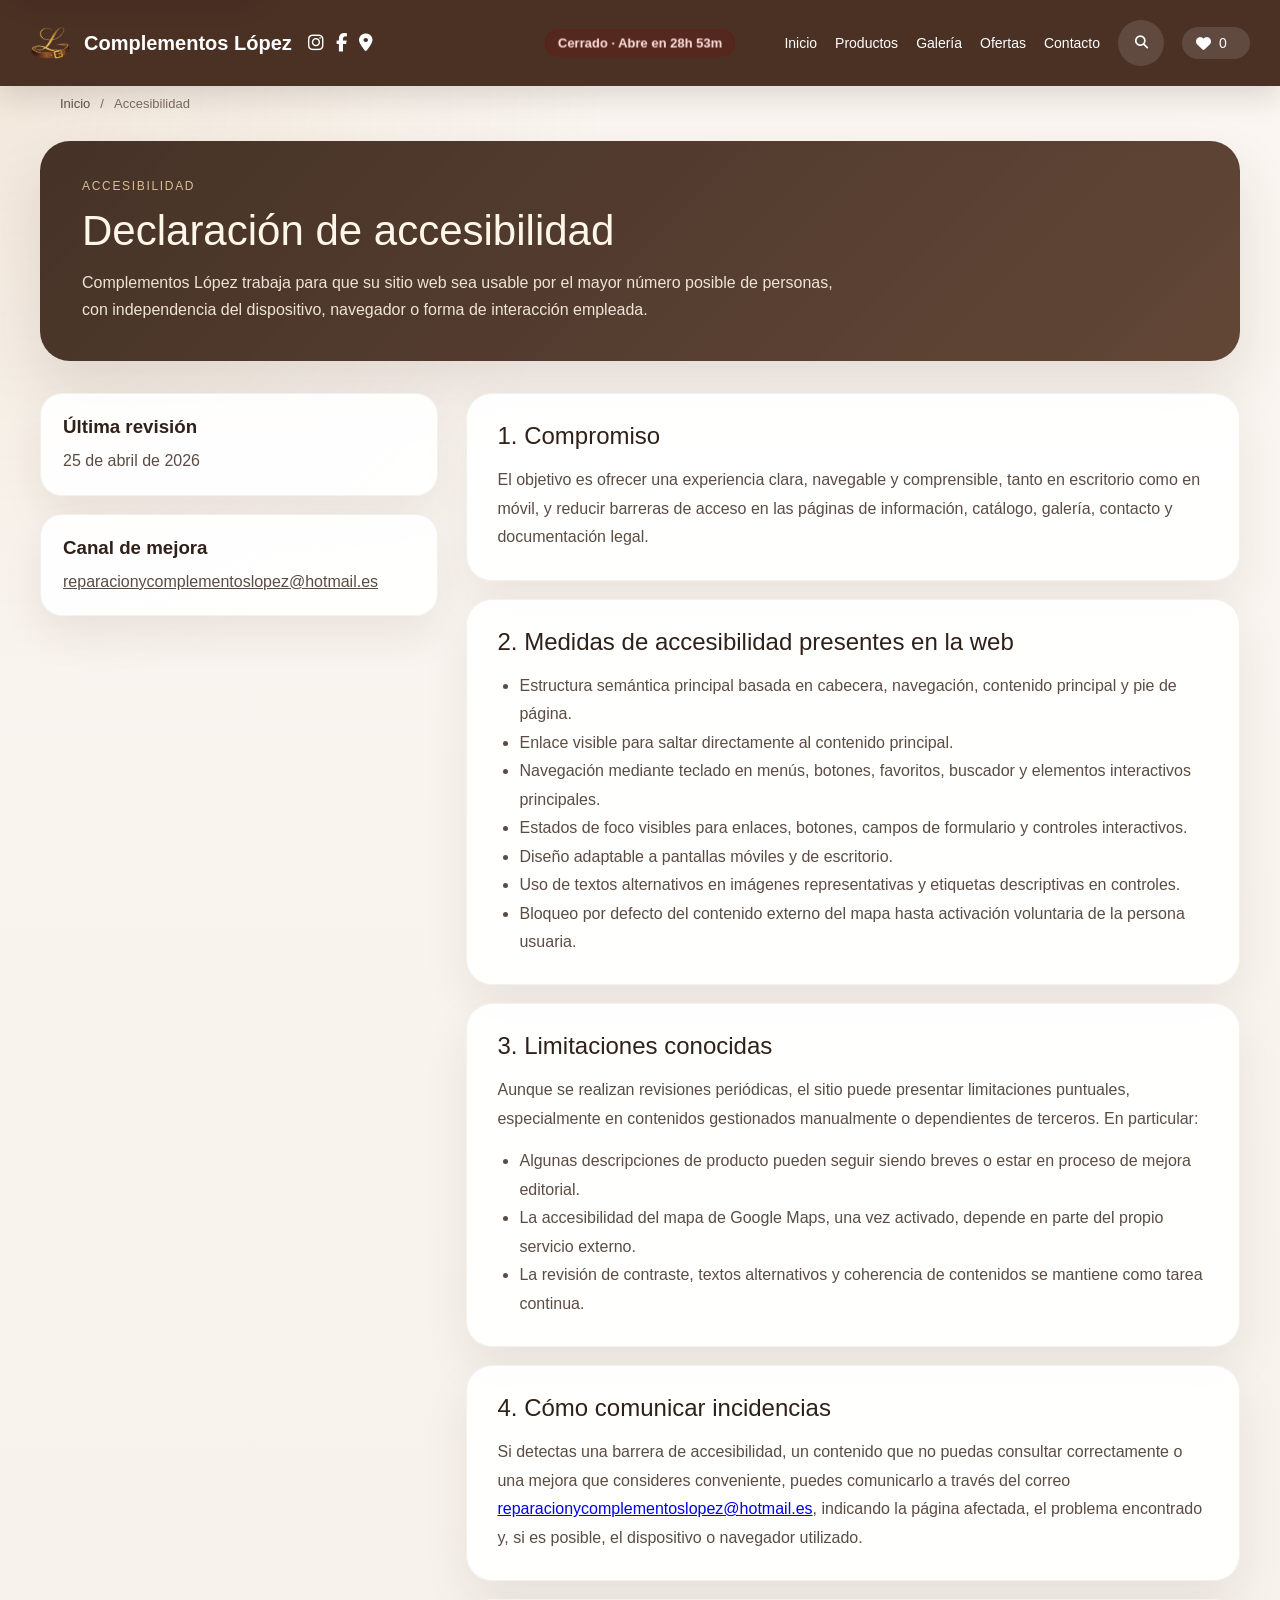
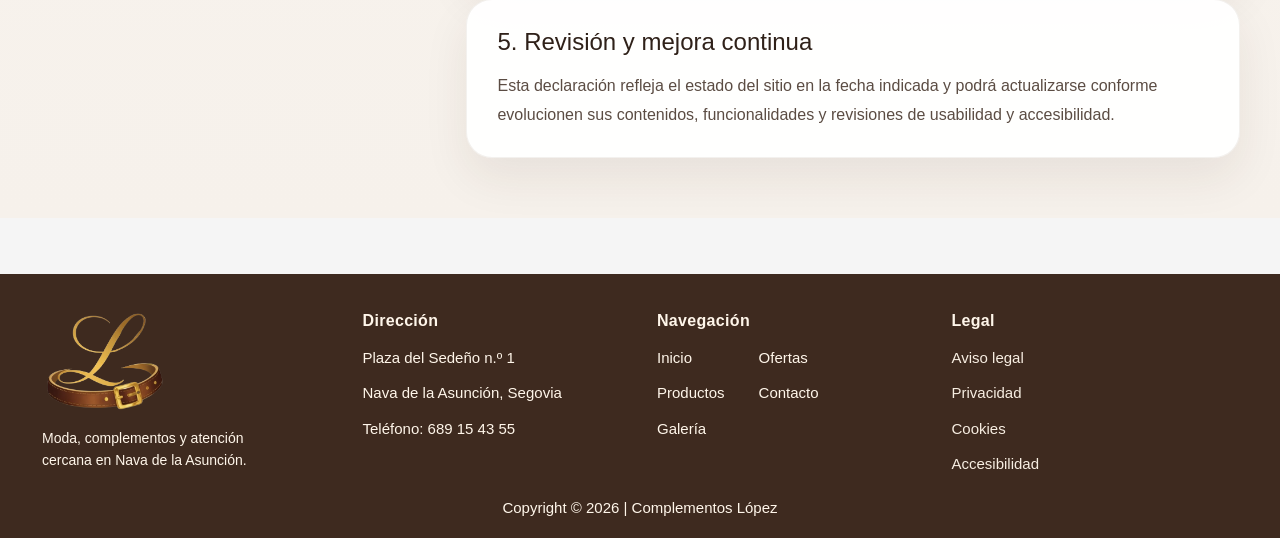
==== accesibilidad.html @ 60e72f4c "1º comit" ====
<!DOCTYPE html>
<html lang="es">
<head>
    <meta charset="UTF-8">
    <meta name="viewport" content="width=device-width, initial-scale=1.0">
    <title>Accesibilidad - Complementos López</title>
    <meta name="description" content="Declaración de accesibilidad de Complementos López con información de contacto para comunicar barreras o problemas de acceso a la web.">
    <script type="application/ld+json">
    {
      "@context": "https://schema.org",
      "@type": "BreadcrumbList",
      "itemListElement": [
        {
          "@type": "ListItem",
          "position": 1,
          "name": "Inicio",
          "item": "index.html#top"
        },
        {
          "@type": "ListItem",
          "position": 2,
          "name": "Accesibilidad",
          "item": "accesibilidad.html"
        }
      ]
    }
    </script>
    <link rel="stylesheet" href="styles.css">
    <link rel="stylesheet" href="https://cdnjs.cloudflare.com/ajax/libs/font-awesome/6.5.2/css/all.min.css">
    <script src="script.js" defer></script>
</head>
<body id="top">
<a class="skip-link" href="#contenido-principal">Saltar al contenido principal</a>

<header class="header">
    <div class="header-brand">
        <a href="index.html#top" class="brand-link" aria-label="Ir al inicio">
            <img src="imagen sin fondo 6.png" alt="Logo de Complementos López" class="brand-logo">
            <h1>Complementos López</h1>
        </a>
        <div class="redes redes-brand">
            <a href="https://www.instagram.com/complementos_lopez?igsh=ODFwa2NobmN1YTds" target="_blank" rel="noopener noreferrer" aria-label="Instagram"><i class="fa-brands fa-instagram"></i></a>
            <a href="https://www.facebook.com/reparaciondecalzadoycomplemetoslopez?locale=es_ES" target="_blank" rel="noopener noreferrer" aria-label="Facebook"><i class="fa-brands fa-facebook-f"></i></a>
            <a href="index.html#Contacto" aria-label="Ir a contacto"><i class="fa-solid fa-location-dot"></i></a>
        </div>
    </div>
    <a href="index.html#Contacto" class="contador-link" aria-label="Ir a la sección de contacto y horario">
        <p class="contador contador-horario"></p>
    </a>
    <button class="menu-toggle" type="button" aria-expanded="false" aria-controls="header-panel" aria-label="Abrir menú principal">
        <span></span>
        <span></span>
        <span></span>
    </button>
    <div id="header-panel" class="header-panel">
        <nav class="nav">
            <ul>
                <li><a href="index.html#top">Inicio</a></li>
                <li><a href="catalogo.html">Productos</a></li>
                <li><a href="galeria.html">Galería</a></li>
                <li><a href="ofertas.html">Ofertas</a></li>
                <li><a href="index.html#Contacto">Contacto</a></li>
            </ul>
        </nav>

        <div class="header-tools">
            <div class="buscador-header" role="search">
                <button class="buscador-toggle" type="button" aria-label="Abrir buscador">
                    <i class="fa-solid fa-magnifying-glass"></i>
                </button>
                <div class="buscador-campo">
                    <input type="search" class="buscador-input" placeholder="Buscar producto" aria-label="Buscar producto">
                    <button class="buscador-cerrar" type="button" aria-label="Cerrar buscador">
                        <i class="fa-solid fa-xmark"></i>
                    </button>
                </div>
                <div class="buscador-resultados" hidden></div>
            </div>
        </div>
    </div>
    <div class="favoritos-menu">
        <button class="favoritos-toggle" type="button" aria-label="Abrir favoritos">
            <i class="fa-solid fa-heart favoritos-icono"></i>
            <span class="favoritos-contador">0</span>
        </button>
        <div class="favoritos-panel" hidden>
            <p class="favoritos-vacio">Todavía no has marcado productos favoritos.</p>
            <div class="favoritos-lista"></div>
        </div>
    </div>
</header>

<main id="contenido-principal" class="legal-page">
    <nav class="breadcrumbs" aria-label="Breadcrumb">
        <a href="index.html#top">Inicio</a>
        <span>/</span>
        <span>Accesibilidad</span>
    </nav>

    <section class="legal-hero">
        <div class="legal-hero-inner">
            <p class="legal-eyebrow">Accesibilidad</p>
            <h2>Declaración de accesibilidad</h2>
            <p>Complementos López trabaja para que su sitio web sea usable por el mayor número posible de personas, con independencia del dispositivo, navegador o forma de interacción empleada.</p>
        </div>
    </section>

    <section class="legal-content">
        <aside class="legal-sidebar">
            <div class="legal-card">
                <h3>Última revisión</h3>
                <p>25 de abril de 2026</p>
            </div>
            <div class="legal-card">
                <h3>Canal de mejora</h3>
                <p><a href="mailto:reparacionycomplementoslopez@hotmail.es">reparacionycomplementoslopez@hotmail.es</a></p>
            </div>
        </aside>

        <article class="legal-article">
            <section class="legal-section">
                <h3>1. Compromiso</h3>
                <p>El objetivo es ofrecer una experiencia clara, navegable y comprensible, tanto en escritorio como en móvil, y reducir barreras de acceso en las páginas de información, catálogo, galería, contacto y documentación legal.</p>
            </section>

            <section class="legal-section">
                <h3>2. Medidas de accesibilidad presentes en la web</h3>
                <ul class="legal-list">
                    <li>Estructura semántica principal basada en cabecera, navegación, contenido principal y pie de página.</li>
                    <li>Enlace visible para saltar directamente al contenido principal.</li>
                    <li>Navegación mediante teclado en menús, botones, favoritos, buscador y elementos interactivos principales.</li>
                    <li>Estados de foco visibles para enlaces, botones, campos de formulario y controles interactivos.</li>
                    <li>Diseño adaptable a pantallas móviles y de escritorio.</li>
                    <li>Uso de textos alternativos en imágenes representativas y etiquetas descriptivas en controles.</li>
                    <li>Bloqueo por defecto del contenido externo del mapa hasta activación voluntaria de la persona usuaria.</li>
                </ul>
            </section>

            <section class="legal-section">
                <h3>3. Limitaciones conocidas</h3>
                <p>Aunque se realizan revisiones periódicas, el sitio puede presentar limitaciones puntuales, especialmente en contenidos gestionados manualmente o dependientes de terceros. En particular:</p>
                <ul class="legal-list">
                    <li>Algunas descripciones de producto pueden seguir siendo breves o estar en proceso de mejora editorial.</li>
                    <li>La accesibilidad del mapa de Google Maps, una vez activado, depende en parte del propio servicio externo.</li>
                    <li>La revisión de contraste, textos alternativos y coherencia de contenidos se mantiene como tarea continua.</li>
                </ul>
            </section>

            <section class="legal-section">
                <h3>4. Cómo comunicar incidencias</h3>
                <p>Si detectas una barrera de accesibilidad, un contenido que no puedas consultar correctamente o una mejora que consideres conveniente, puedes comunicarlo a través del correo <a href="mailto:reparacionycomplementoslopez@hotmail.es">reparacionycomplementoslopez@hotmail.es</a>, indicando la página afectada, el problema encontrado y, si es posible, el dispositivo o navegador utilizado.</p>
            </section>

            <section class="legal-section">
                <h3>5. Revisión y mejora continua</h3>
                <p>Esta declaración refleja el estado del sitio en la fecha indicada y podrá actualizarse conforme evolucionen sus contenidos, funcionalidades y revisiones de usabilidad y accesibilidad.</p>
            </section>
        </article>
    </section>
</main>

<footer class="footer">
    <div class="footer-superior">
        <div class="footer-brand">
            <a href="index.html#top" class="footer-logo-link" aria-label="Ir al inicio de Complementos López">
                <img src="imagen sin fondo 6.png" alt="Logo de Complementos López" class="footer-logo">
            </a>
            <p class="footer-brand-texto">Moda, complementos y atención cercana en Nava de la Asunción.</p>
        </div>

        <div class="footer-columna">
            <h3>Dirección</h3>
            <p>Plaza del Sedeño n.º 1</p>
            <p>Nava de la Asunción, Segovia</p>
            <p>Teléfono: 689 15 43 55</p>
        </div>

        <div class="footer-columna">
            <h3>Navegación</h3>
            <div class="footer-nav-grid">
                <a href="index.html#top">Inicio</a>
                <a href="ofertas.html">Ofertas</a>
                <a href="catalogo.html">Productos</a>
                <a href="index.html#Contacto">Contacto</a>
                <a href="galeria.html">Galería</a>
            </div>
        </div>

        <div class="footer-columna footer-columna-placeholder">
            <h3>Legal</h3>
            <a href="aviso-legal.html">Aviso legal</a>
            <a href="privacidad.html">Privacidad</a>
            <a href="cookies.html">Cookies</a>
            <a href="accesibilidad.html">Accesibilidad</a>
        </div>
    </div>

    <div class="footer-copy">
        <p>Copyright © 2026 | Complementos López</p>
    </div>
</footer>
</body>
</html>
---- styles.css ----
* {
  margin: 0;
  padding: 0;
  box-sizing: border-box;
}

html {
  scroll-behavior: smooth;
  overflow-x: hidden;
}

:root {
  --header-height: 86px;
  --header-height-mobile: 104px;
  --header-height-compact: 82px;
}

/* TIPOGRAFÍA */
body {
  font-family: Arial, sans-serif;
  background-color: #f5f5f5;
  margin: 0;
  padding-top: var(--header-height);
  width: 100%;
  max-width: 100%;
  overflow-x: hidden;
}

.skip-link {
  position: fixed;
  top: 14px;
  left: 14px;
  z-index: 2500;
  padding: 12px 16px;
  border-radius: 14px;
  background: #fff6ea;
  color: #3e2a1f;
  text-decoration: none;
  font-weight: 700;
  box-shadow: 0 18px 30px rgba(31, 20, 13, 0.16);
  transform: translateY(-180%);
  transition: transform 0.2s ease;
}

.skip-link:focus {
  transform: translateY(0);
}

a:focus-visible,
button:focus-visible,
input:focus-visible,
summary:focus-visible,
[role="button"]:focus-visible {
  outline: 3px solid #e7c493;
  outline-offset: 3px;
}

body.lightbox-abierto,
body.modal-disponibilidad-abierta,
body.menu-movil-abierto {
  overflow: hidden;
}

/* HEADER */
.header {
  position: fixed;
  top: 0;
  width: 100%;
  background-color: #4a3124;
  color: white;
  display: flex;
  align-items: center;
  gap: 18px;
  padding: 16px 30px;
  z-index: 1000;
  min-height: var(--header-height);
  overflow: visible;
  box-shadow: 0 10px 30px rgba(31, 20, 13, 0.14);
}

.header-brand {
  display: flex;
  align-items: center;
  gap: 16px;
  flex: 0 0 auto;
  flex-wrap: wrap;
  position: relative;
  z-index: 3;
}

.brand-link {
  display: inline-flex;
  align-items: center;
  gap: 12px;
  text-decoration: none;
  color: white;
}

.brand-logo {
  width: 42px;
  height: 42px;
  object-fit: contain;
}

.header h1 {
  font-size: 20px;
  flex: 0 0 auto;
}

.menu-toggle {
  display: none;
  width: 46px;
  height: 46px;
  border: none;
  border-radius: 16px;
  background: rgba(255, 255, 255, 0.12);
  color: white;
  cursor: pointer;
  align-items: center;
  justify-content: center;
  flex-direction: column;
  gap: 5px;
  padding: 0;
}

.menu-toggle span {
  width: 20px;
  height: 2px;
  border-radius: 999px;
  background: currentColor;
  transition: transform 0.22s ease, opacity 0.22s ease;
}

.header.menu-abierto .menu-toggle span:nth-child(1) {
  transform: translateY(7px) rotate(45deg);
}

.header.menu-abierto .menu-toggle span:nth-child(2) {
  opacity: 0;
}

.header.menu-abierto .menu-toggle span:nth-child(3) {
  transform: translateY(-7px) rotate(-45deg);
}

.header-panel {
  margin-left: auto;
  min-width: 0;
  display: flex;
  align-items: center;
  justify-content: flex-end;
  gap: 18px;
  flex: 1 1 auto;
}

/* NAV */
.header nav {
  min-width: 0;
  position: relative;
  z-index: 3;
}

.header nav ul {
  list-style: none;
  display: flex;
  gap: 18px;
  flex-wrap: nowrap;
}

.header nav a {
  text-decoration: none;
  color: white;
  font-size: 14px;
  transition: color 0.2s, background 0.2s;
}

.header nav a:hover {
  color: #e0be90;
}

.header-tools {
  display: flex;
  align-items: center;
  gap: 12px;
  flex: 0 0 auto;
  position: relative;
  z-index: 4;
}

.breadcrumbs {
  display: flex;
  align-items: center;
  gap: 10px;
  max-width: 1240px;
  margin: 0 auto;
  padding: 10px 40px 0;
  color: #7a6d65;
  font-size: 13px;
}

.breadcrumbs a {
  color: #5f5148;
  text-decoration: none;
}

.breadcrumbs a:hover {
  color: #3e2a1f;
}

/* HERO (INICIO) */
.hero {
  position: relative;
  min-height: calc(100vh - var(--header-height));
  display: flex;
  justify-content: center;
  align-items: center;
  text-align: center;
  color: white;
  padding: 20px;
  overflow: hidden;
  isolation: isolate;
}

.hero::before {
  content: "";
  position: absolute;
  inset: 0;
  background-image:
    linear-gradient(rgba(20, 15, 10, 0.35), rgba(20, 15, 10, 0.28)),
    url("PANORAMICA de la tienda entera.jpg");
  background-repeat: no-repeat;
  background-size: auto 100%;
  background-position: left center;
  transform: scale(1.02);
  animation: mover-panorama 32s ease-in-out infinite alternate;
  z-index: -1;
}

.hero-content {
  max-width: 760px;
  padding: 40px 30px;
  background: rgba(35, 23, 16, 0.18);
  border: 1px solid rgba(255, 255, 255, 0.14);
  backdrop-filter: blur(3px);
  border-radius: 24px;
}

.contador-hero-link {
  display: none;
  text-decoration: none;
  z-index: 1;
}

.contador-hero {
  padding: 8px 16px;
  font-size: 12px;
  line-height: 1.1;
  text-align: center;
  box-shadow: 0 14px 30px rgba(28, 18, 12, 0.2);
}

@keyframes mover-panorama {
  from {
    background-position: left center;
  }

  to {
    background-position: right center;
  }
}

.hero-content h2 {
  font-size: 48px;
  font-weight: 300;
  line-height: 1.2;
  margin-bottom: 10px;
}

.hero-content h2 em {
  font-style: italic;
  color: #c9a87c;
}

.hero-content p {
  font-size: 18px;
  color: #ddd;
  margin-bottom: 25px;
}

/* BOTONES */
.hero-buttons {
  display: flex;
  justify-content: center;
  gap: 10px;
}

.btn {
  background-color: #c9a87c;
  color: black;
  padding: 10px 20px;
  text-decoration: none;
  font-weight: bold;
  border-radius: 5px;
  transition: background 0.2s;
}

.btn:hover {
  background-color: #e0be90;
}

.btn-outline {
  background: transparent;
  border: 2px solid #c9a87c;
  color: white;
}

.btn-outline:hover {
  background: #c9a87c;
  color: black;
}

/* RESPONSIVE */
@media (max-width: 768px) {
  .hero-content h2 {
    font-size: 28px;
  }

  .hero {
    min-height: calc(100vh - var(--header-height-mobile));
    flex-direction: column;
    gap: 14px;
    padding: 16px;
  }

  .hero::before {
    background-size: cover;
    animation-duration: 22s;
  }

  .hero-content {
    padding: 28px 18px;
    border-radius: 18px;
  }

  .breadcrumbs {
    justify-content: center;
    flex-wrap: wrap;
    padding: 12px 16px 0;
  }

  .footer-superior {
    display: flex;
    flex-direction: column;
    width: 100%;
    max-width: 100%;
    gap: 22px;
    padding: 28px 20px 20px;
  }

  .footer-columna {
    display: flex;
    flex-direction: column;
    width: 100%;
    max-width: 100%;
    text-align: left;
  }

  .footer-nav-grid {
    display: flex;
    flex-direction: column;
    width: 100%;
    row-gap: 12px;
  }

  .footer-brand {
    display: none !important;
  }
}

@media (max-width: 640px) {
  .footer {
    margin-top: 12px;
    overflow: hidden;
  }

  .footer-superior {
    padding: 24px 16px 18px;
  }

  .footer-columna + .footer-columna {
    margin-top: 18px;
  }

  .footer-columna p,
  .footer-columna a,
  .footer-columna span,
  .footer-columna h3 {
    max-width: 100%;
    overflow-wrap: anywhere;
  }

  .footer-nav-grid {
    row-gap: 10px;
  }
}

/* PRODUCTOS */
.productos {
  padding: 60px 40px;
  background-color: #fff;
  scroll-margin-top: 100px;
}

.catalogo-productos {
  min-height: calc(100vh - 190px);
}

.titulo-seccion {
  text-align: center;
  font-size: 28px;
  margin-bottom: 30px;
  font-weight: 300;
}

.seccion-intro {
  max-width: 760px;
  margin: 0 auto 30px;
  text-align: center;
  color: #5f5148;
  line-height: 1.6;
}

.productos-cta {
  display: flex;
  justify-content: center;
  margin-top: 34px;
}

.btn-outline-dark {
  background: transparent;
  border: 2px solid #3e2a1f;
  color: #3e2a1f;
}

.btn-outline-dark:hover {
  background: #3e2a1f;
  color: white;
}

/* FILTROS */
.filtros {
  display: flex;
  justify-content: center;
  gap: 15px;
  margin-bottom: 40px;
  flex-wrap: wrap;
}

.filtro, .filtro-btn {
  border: none;
  background: #f1f1f1;
  padding: 12px 22px;
  cursor: pointer;
  font-size: 14px;
  border-radius: 25px;
  transition: all 0.2s;
  font-weight: 500;
}

.filtro:hover, .filtro-btn:hover {
  background: #e0be90;
  color: black;
}

.filtro.activo, .filtro-btn.active {
  background: #3e2a1f;
  color: white;
}

/* GRID PRODUCTOS */
.grid-productos {
  display: grid;
  grid-template-columns: repeat(4, 1fr);
  gap: 30px;
}

@media (max-width: 1180px) {
  .grid-productos {
    grid-template-columns: repeat(3, minmax(0, 1fr));
    gap: 22px;
  }
}

/* TARJETA PRODUCTO */
.producto {
  position: relative;
  overflow: hidden;
  text-align: center;
  transition: transform 0.2s;
  cursor: pointer;
  background: #fff;
  border-radius: 18px;
  box-shadow: 0 10px 26px rgba(62, 42, 31, 0.08);
}

.producto img {
  width: 100%;
  height: 390px;
  object-fit: cover;
  display: block;
  margin-bottom: 10px;
  transition: transform 0.4s ease;
}

.producto:hover img {
  transform: scale(1.05);
}

.producto:hover {
  transform: translateY(-5px);
}

.producto h3 {
  font-size: 14px;
  margin-bottom: 5px;
  font-weight: 400;
  padding: 0 14px;
}

.precio {
  font-size: 14px;
  color: #555;
  padding: 0 14px 16px;
}

.producto-meta-superior {
  position: absolute;
  top: 14px;
  left: 14px;
  right: 14px;
  display: flex;
  align-items: flex-start;
  justify-content: space-between;
  gap: 12px;
  z-index: 2;
  pointer-events: none;
}

.producto-badges {
  display: flex;
  flex-wrap: wrap;
  gap: 8px;
}

.producto-badge {
  display: inline-flex;
  align-items: center;
  padding: 6px 10px;
  border-radius: 999px;
  font-size: 12px;
  font-weight: 600;
  letter-spacing: 0.02em;
  color: white;
  box-shadow: 0 10px 20px rgba(0, 0, 0, 0.12);
}

.badge-nuevo {
  background: #1e7f56;
}

.badge-oferta-card {
  background: #b33a2f;
}

.badge-agotado {
  background: #6f625a;
}

.producto-like {
  width: 42px;
  height: 42px;
  border: none;
  border-radius: 50%;
  background: rgba(255, 255, 255, 0.92);
  box-shadow: 0 10px 20px rgba(0, 0, 0, 0.12);
  cursor: pointer;
  font-size: 18px;
  display: inline-flex;
  align-items: center;
  justify-content: center;
  pointer-events: auto;
  transition: transform 0.2s ease, background 0.2s ease;
}

.producto-like:hover {
  transform: scale(1.06);
}

.producto-like.activo {
  background: #fff1f1;
}

.producto-like i {
  color: #b33a2f;
}

/* RESPONSIVE */
@media (max-width: 768px) {
  .productos,
  .ofertas,
  .galeria {
    padding: 52px 16px;
  }

  .filtros {
    gap: 10px;
    margin-bottom: 28px;
  }

  .filtro,
  .filtro-btn {
    padding: 10px 16px;
    font-size: 13px;
  }

  .grid-productos {
    grid-template-columns: repeat(2, minmax(0, 1fr));
    gap: 16px;
  }

  .producto {
    border-radius: 16px;
  }

  .producto img {
    height: auto;
    aspect-ratio: 4 / 5;
    margin-bottom: 8px;
  }

  .producto h3 {
    font-size: 13px;
    padding: 0 10px;
  }

  .precio {
    font-size: 13px;
    padding: 0 10px 14px;
  }

  .producto-meta-superior {
    top: 10px;
    left: 10px;
    right: 10px;
  }

  .producto-badge {
    padding: 5px 8px;
    font-size: 11px;
  }

  .producto-like {
    width: 38px;
    height: 38px;
    font-size: 16px;
  }
}

/* CONTACTO */
.contacto {
  position: relative;
  padding: 78px 40px;
  background:
    radial-gradient(circle at top left, rgba(201, 168, 124, 0.2), transparent 34%),
    linear-gradient(180deg, #fbf4ee 0%, #f5f1ec 100%);
  scroll-margin-top: 100px;
  overflow: hidden;
}

.contacto::before {
  content: "";
  position: absolute;
  top: -120px;
  right: -80px;
  width: 320px;
  height: 320px;
  border-radius: 50%;
  background: rgba(201, 168, 124, 0.09);
}

.contenedor-contacto {
  position: relative;
  max-width: 1200px;
  margin: 0 auto;
  display: grid;
  grid-template-columns: minmax(0, 0.45fr) minmax(320px, 0.55fr);
  gap: 34px;
  align-items: stretch;
}

/* INFO CONTACTO */
.info-contacto h3 {
  margin-bottom: 14px;
  font-size: 20px;
  font-weight: 600;
  color: #3e2a1f;
}

.info-contacto p {
  display: flex;
  align-items: center;
  gap: 10px;
  margin-bottom: 10px;
  color: #54463e;
  background: #fffaf6;
  border: 1px solid #ead9ca;
  padding: 12px 14px;
  border-radius: 16px;
  overflow-wrap: anywhere;
}

.info-contacto p i {
  width: 18px;
  color: #3e2a1f;
  text-align: center;
  flex: 0 0 auto;
}

.contacto-mapa-link {
  display: none;
  align-items: center;
  justify-content: center;
  gap: 10px;
  margin: 4px 0 18px;
  padding: 14px 16px;
  border-radius: 16px;
  background: #3e2a1f;
  color: #fff6ea;
  text-decoration: none;
  font-weight: 600;
  box-shadow: 0 14px 30px rgba(62, 42, 31, 0.14);
  transition: transform 0.2s ease, background 0.2s ease;
}

.contacto-mapa-link:hover {
  transform: translateY(-1px);
  background: #5a3d2c;
}

.info-contacto {
  position: relative;
  background: rgba(255, 255, 255, 0.92);
  padding: 30px;
  border-radius: 28px;
  border: 1px solid rgba(101, 75, 57, 0.09);
  box-shadow: 0 22px 50px rgba(62, 42, 31, 0.09);
  min-width: 0;
}

/* TABLA HORARIO */
.tabla-horario {
  width: 100%;
  border-collapse: collapse;
  margin-top: 18px;
  background: #faf7f3;
  border-radius: 18px;
  overflow: hidden;
  box-shadow: inset 0 0 0 1px #ead9ca;
}

.tabla-horario th,
.tabla-horario td {
  padding: 8px;
  text-align: left;
  border-bottom: 1px solid #ddd;
  font-size: 14px;
}

.tabla-horario th {
  font-weight: 500;
  background-color: #3e2a1f;
  color: white;
}

.tabla-horario td {
  background: white;
}

/* MAPA */
.mapa {
  position: relative;
  background: rgba(255, 255, 255, 0.92);
  width: 100%;
  height: auto;
  min-height: 440px;
  overflow: hidden;
  border-radius: 28px;
  border: 1px solid rgba(101, 75, 57, 0.09);
  box-shadow: 0 22px 50px rgba(62, 42, 31, 0.09);
  padding: 16px;
  min-width: 0;
}

.mapa iframe {
  width: 100%;
  height: 100%;
  border: 0;
  border-radius: 20px;
}

.mapa[data-mapa-externo] {
  display: flex;
  align-items: stretch;
}

.mapa-placeholder {
  width: 100%;
  min-height: 100%;
  display: flex;
  flex-direction: column;
  justify-content: center;
  gap: 14px;
  padding: 28px;
  border-radius: 20px;
  background:
    radial-gradient(circle at top right, rgba(201, 168, 124, 0.28), transparent 30%),
    linear-gradient(180deg, #fffaf6 0%, #f4ede6 100%);
  color: #4c3a2f;
}

.mapa-eyebrow {
  font-size: 12px;
  letter-spacing: 0.12em;
  text-transform: uppercase;
  color: #8c6c52;
}

.mapa-placeholder h3 {
  font-size: 24px;
  color: #2f2119;
}

.mapa-placeholder p {
  line-height: 1.7;
}

.mapa-acciones {
  display: flex;
  flex-wrap: wrap;
  gap: 12px;
  margin-top: 4px;
}

.btn-mapa-cargar,
.btn-mapa-externo {
  display: inline-flex;
  align-items: center;
  justify-content: center;
  min-height: 46px;
  padding: 12px 18px;
  border-radius: 14px;
  font-weight: 700;
  text-decoration: none;
  transition: transform 0.2s ease, background 0.2s ease, color 0.2s ease;
}

.btn-mapa-cargar {
  border: none;
  background: #3e2a1f;
  color: #fff6ea;
  cursor: pointer;
}

.btn-mapa-cargar:hover,
.btn-mapa-externo:hover {
  transform: translateY(-1px);
}

.btn-mapa-externo {
  border: 1px solid rgba(62, 42, 31, 0.18);
  background: rgba(255, 255, 255, 0.88);
  color: #3e2a1f;
}

@media (max-width: 980px) {
  .contenedor-contacto {
    grid-template-columns: 1fr;
    gap: 20px;
  }

  .info-contacto {
    order: 1;
  }

  .mapa {
    order: 2;
    min-height: 360px;
  }
}

/* RESPONSIVE CONTACTO */
@media (max-width: 768px) {
  .contacto {
    padding: 42px 16px 22px;
  }

  .contenedor-contacto {
    grid-template-columns: 1fr;
    gap: 16px;
  }

  .info-contacto {
    order: 1;
    padding: 20px;
  }

  .info-contacto p {
    align-items: flex-start;
  }

  .mapa {
    order: 2;
    min-height: 240px;
    padding: 12px;
  }

  .mapa iframe {
    height: 240px;
  }

  .mapa-placeholder {
    padding: 22px 18px;
  }

  .mapa-placeholder h3 {
    font-size: 21px;
  }

  .mapa-acciones {
    flex-direction: column;
  }

  .tabla-horario th,
  .tabla-horario td {
    font-size: 13px;
  }
}

/* OFERTAS */
.ofertas {
  padding: 60px 40px;
  background-color: #fff7f2;
}

.precio-antiguo {
  text-decoration: line-through;
  color: #999;
  margin-right: 8px;
  font-size: 13px;
}

.precio-nuevo {
  color: #c0392b;
  font-weight: bold;
  font-size: 15px;
}

/* GALERIA */
.galeria {
  padding: 60px 40px;
  background-color: #ffffff;
}

.galeria-feed {
  display: grid;
  grid-template-columns: repeat(4, minmax(0, 1fr));
  grid-auto-rows: 180px;
  grid-auto-flow: dense;
  gap: 18px;
}

.galeria-post {
  position: relative;
  border: none;
  border-radius: 22px;
  overflow: hidden;
  cursor: pointer;
  background: #eadfd4;
}

.galeria-post img {
  width: 100%;
  height: 100%;
  object-fit: cover;
  display: block;
  transition: transform 0.35s ease;
}

.galeria-post:hover img {
  transform: scale(1.05);
}

.galeria-post-grande {
  grid-column: span 2;
  grid-row: span 2;
}

.galeria-post-ancha {
  grid-column: span 2;
}

.galeria-post-vertical {
  grid-row: span 2;
}

.galeria-post-vertical img {
  object-position: center top;
}

.galeria-post-overlay {
  position: absolute;
  inset: 0;
  display: flex;
  flex-direction: column;
  justify-content: flex-end;
  gap: 8px;
  padding: 18px;
  color: white;
  background: linear-gradient(180deg, rgba(0, 0, 0, 0.02), rgba(0, 0, 0, 0.58));
  opacity: 0;
  transition: opacity 0.25s ease;
  text-align: left;
  font-size: 14px;
  line-height: 1.5;
}

.galeria-post:hover .galeria-post-overlay {
  opacity: 1;
}

.lightbox {
  position: fixed;
  inset: 0;
  background: rgba(16, 11, 8, 0.92);
  z-index: 2000;
  display: flex;
  align-items: center;
  justify-content: center;
  padding: 30px;
}

.lightbox[hidden] {
  display: none;
}

.lightbox-figura {
  max-width: min(1100px, 82vw);
  max-height: 88vh;
  margin: 0;
  text-align: center;
  color: white;
}

.lightbox-figura img {
  max-width: 100%;
  max-height: 78vh;
  border-radius: 18px;
}

.lightbox-figura figcaption {
  margin-top: 14px;
  font-size: 15px;
  color: #f1e7df;
}

.lightbox-nav,
.lightbox-cerrar {
  position: absolute;
  width: 48px;
  height: 48px;
  border: none;
  border-radius: 50%;
  background: rgba(255, 255, 255, 0.14);
  color: white;
  cursor: pointer;
  display: inline-flex;
  align-items: center;
  justify-content: center;
  font-size: 18px;
}

.lightbox-cerrar {
  top: 24px;
  right: 24px;
}

.lightbox-prev {
  left: 24px;
}

.lightbox-next {
  right: 24px;
}

@media (max-width: 768px) {
  .legal-hero {
    padding: 18px 16px 12px;
  }

  .legal-hero-inner {
    padding: 28px 20px;
    border-radius: 24px;
  }

  .legal-hero-inner h2 {
    font-size: 30px;
  }

  .legal-content {
    padding: 8px 16px 42px;
    grid-template-columns: 1fr;
    gap: 18px;
  }

  .legal-sidebar {
    position: static;
  }

  .legal-section {
    padding: 22px 18px;
    border-radius: 22px;
  }

  .legal-section h3 {
    font-size: 22px;
  }
}

/* RESPONSIVE GALERIA */
@media (max-width: 768px) {
  .galeria-feed {
    grid-template-columns: repeat(2, minmax(0, 1fr));
    grid-auto-rows: 136px;
    gap: 12px;
  }

  .galeria-post-grande,
  .galeria-post-ancha,
  .galeria-post-horizontal {
    grid-column: span 2;
  }

  .lightbox {
    padding: 16px;
  }

  .lightbox-prev {
    left: 12px;
  }

  .lightbox-next {
    right: 12px;
  }

  .lightbox-cerrar {
    top: 12px;
    right: 12px;
  }
}

/* REDES SOCIALES HEADER */
.redes {
  display: flex;
  gap: 12px;
  margin-left: 0;
}

.redes a {
  font-size: 18px;
  color: white;
  text-decoration: none;
  transition: transform 0.2s, color 0.2s;
}

.redes a:hover {
  color: #e0be90;
  transform: scale(1.2);
}

.favoritos-menu {
  position: relative;
}

.favoritos-toggle {
  border: none;
  background: rgba(255, 255, 255, 0.12);
  color: white;
  border-radius: 999px;
  padding: 8px 14px;
  min-width: 68px;
  display: inline-flex;
  align-items: center;
  gap: 8px;
  cursor: pointer;
  font-size: 14px;
}

.favoritos-icono {
  font-size: 15px;
}

.favoritos-panel {
  position: absolute;
  right: 0;
  top: calc(100% + 12px);
  width: 320px;
  max-height: 420px;
  background: white;
  color: #3e2a1f;
  border-radius: 18px;
  padding: 14px;
  box-shadow: 0 20px 40px rgba(26, 18, 13, 0.2);
  display: flex;
  flex-direction: column;
  gap: 14px;
  overflow: hidden;
}

.favoritos-panel[hidden] {
  display: none;
}

.favoritos-lista {
  display: flex;
  flex-direction: column;
  gap: 12px;
  overflow-y: auto;
  max-height: 250px;
}

.favoritos-vacio {
  color: #6f625a;
  font-size: 14px;
  line-height: 1.5;
}

.favorito-item {
  display: grid;
  grid-template-columns: 60px 1fr auto;
  gap: 10px;
  align-items: center;
}

.favorito-item img {
  width: 60px;
  height: 60px;
  object-fit: cover;
  border-radius: 12px;
  cursor: pointer;
}

.favorito-item-info {
  cursor: pointer;
}

.favorito-item-info h4 {
  font-size: 14px;
  margin-bottom: 4px;
}

.favorito-item-info p {
  font-size: 13px;
  color: #7a6d65;
}

.favorito-item-remove {
  border: none;
  background: #f7efe7;
  color: #7f3c32;
  width: 34px;
  height: 34px;
  border-radius: 50%;
  cursor: pointer;
}

.favoritos-resumen {
  margin-top: auto;
  border-top: 1px solid #eadfd4;
  padding: 16px 4px 4px;
  display: flex;
  align-items: center;
  justify-content: space-between;
  gap: 12px;
}

.favoritos-resumen span {
  font-size: 13px;
  color: #7a6d65;
}

.favoritos-resumen strong {
  font-size: 28px;
  font-weight: 600;
  color: #3e2a1f;
}

.favoritos-destacado {
  animation: favoritos-bump 0.38s ease;
}

.favorito-volador {
  position: fixed;
  width: 24px;
  height: 24px;
  pointer-events: none;
  z-index: 3000;
  display: inline-flex;
  align-items: center;
  justify-content: center;
  color: #b33a2f;
  text-shadow: 0 8px 18px rgba(179, 58, 47, 0.28);
}

.favorito-volador i {
  font-size: 22px;
}

@keyframes favoritos-bump {
  0% {
    transform: scale(1);
  }

  35% {
    transform: scale(1.12);
  }

  100% {
    transform: scale(1);
  }
}

.buscador-header {
  position: relative;
  display: flex;
  align-items: center;
  justify-content: flex-end;
  width: 46px;
  color: white;
  flex: 0 0 auto;
}

.buscador-toggle,
.buscador-cerrar {
  width: 46px;
  min-width: 46px;
  height: 46px;
  flex: 0 0 46px;
  aspect-ratio: 1 / 1;
  padding: 0;
  border: none;
  border-radius: 50%;
  background: rgba(255, 255, 255, 0.12);
  color: white;
  display: inline-flex;
  align-items: center;
  justify-content: center;
  cursor: pointer;
  transition: transform 0.2s ease, background 0.2s ease, opacity 0.2s ease;
}

.buscador-toggle:hover,
.buscador-cerrar:hover {
  background: rgba(255, 255, 255, 0.18);
  transform: translateY(-1px);
}

.buscador-campo {
  position: absolute;
  top: 0;
  right: 0;
  width: 0;
  height: 46px;
  opacity: 0;
  pointer-events: none;
  display: flex;
  align-items: center;
  gap: 8px;
  overflow: hidden;
  padding: 0;
  border-radius: 999px;
  background: rgba(255, 255, 255, 0.12);
  backdrop-filter: blur(8px);
  transition: width 0.28s ease, opacity 0.18s ease, padding 0.28s ease, box-shadow 0.2s ease;
}

.buscador-cerrar {
  align-self: center;
  margin-right: -2px;
}

.buscador-header.abierto {
  width: min(185px, calc(100vw - 32px));
}

.buscador-header.abierto .buscador-toggle {
  opacity: 0;
  pointer-events: none;
  transform: scale(0.9);
}

.buscador-header.abierto .buscador-campo {
  width: min(185px, calc(100vw - 32px));
  padding: 0 6px 0 16px;
  opacity: 1;
  pointer-events: auto;
  box-shadow: 0 16px 32px rgba(24, 16, 11, 0.22);
}

.buscador-input {
  width: 100%;
  border: none;
  background: transparent;
  color: white;
  outline: none;
  font-size: 14px;
  min-width: 0;
}

.buscador-input::placeholder {
  color: rgba(255, 255, 255, 0.75);
}

.buscador-input::-webkit-search-cancel-button {
  -webkit-appearance: none;
  appearance: none;
  display: none;
}

.buscador-resultados {
  position: absolute;
  top: calc(100% + 10px);
  right: 0;
  width: 340px;
  max-height: 360px;
  overflow-y: auto;
  background: white;
  border-radius: 18px;
  box-shadow: 0 18px 40px rgba(26, 18, 13, 0.22);
  padding: 10px;
  z-index: 20;
}

.buscador-item {
  width: 100%;
  border: none;
  background: white;
  display: grid;
  grid-template-columns: 54px 1fr;
  gap: 10px;
  align-items: center;
  text-align: left;
  padding: 8px;
  border-radius: 14px;
  cursor: pointer;
}

.buscador-item:hover {
  background: #f8f1eb;
}

.buscador-item img {
  width: 54px;
  height: 54px;
  object-fit: cover;
  border-radius: 12px;
}

.buscador-item-texto {
  display: flex;
  flex-direction: column;
  gap: 4px;
  color: #3e2a1f;
}

.buscador-item-texto small {
  color: #7a6d65;
}

.buscador-vacio {
  padding: 14px 10px;
  color: #6f625a;
  font-size: 14px;
}

.contador-link {
  position: absolute;
  left: 50%;
  top: 50%;
  transform: translate(-50%, -50%);
  text-decoration: none;
  z-index: 1;
  transition: left 0.25s ease, transform 0.25s ease;
}

.header.buscador-activo .contador-link {
  left: 390px;
  transform: translateY(-50%);
}

/* FOOTER */
.footer {
  flex: 0 0 auto;
  margin-top: 56px;
  background: #3e2a1f;
  color: #fff6ea;
}

.footer-superior {
  max-width: 1320px;
  margin: 0 auto;
  padding: 38px 42px 24px;
  display: grid;
  grid-template-columns: minmax(180px, 1.1fr) minmax(180px, 1fr) minmax(180px, 1fr) minmax(220px, 1.1fr);
  gap: 34px;
  align-items: start;
}

.footer-brand {
  display: flex;
  flex-direction: column;
  align-items: flex-start;
  gap: 16px;
}

.footer-logo-link {
  display: inline-flex;
  align-items: center;
}

.footer-logo {
  width: 128px;
  max-width: 100%;
  height: auto;
  object-fit: contain;
}

.footer-brand-texto {
  max-width: 220px;
  font-size: 14px;
  line-height: 1.6;
}

.footer-columna {
  display: flex;
  flex-direction: column;
  gap: 12px;
}

.footer-nav-grid {
  display: grid;
  grid-template-columns: max-content max-content;
  column-gap: 34px;
  row-gap: 12px;
  align-items: start;
}

.footer-nav-grid a:nth-child(5) {
  grid-column: 1;
}

.footer-columna h3 {
  margin: 0 0 4px;
  font-size: 16px;
  font-weight: 700;
  letter-spacing: 0.02em;
}

.footer-columna p,
.footer-columna a,
.footer-columna span {
  margin: 0;
  font-size: 15px;
  line-height: 1.55;
  color: inherit;
  text-decoration: none;
}

.footer-columna a:hover {
  color: #e7c493;
}

.footer-columna-placeholder a {
  opacity: 0.96;
}

.footer-copy {
  padding: 0 24px 22px;
  text-align: center;
  font-size: 15px;
}

.footer-copy p {
  margin: 0;
}

/* EMPUJA FOOTER ABAJO */
html {
  min-height: 100%;
}

body {
  min-height: 100vh;
  display: flex;
  flex-direction: column;
}

main {
  flex: 1 0 auto;
}

.legal-page {
  background:
    radial-gradient(circle at top left, rgba(201, 168, 124, 0.18), transparent 28%),
    linear-gradient(180deg, #fbf6f1 0%, #f6f1eb 100%);
}

.legal-hero {
  padding: 30px 40px 20px;
}

.legal-hero-inner {
  max-width: 1320px;
  margin: 0 auto;
  padding: 38px 42px;
  border-radius: 30px;
  background:
    linear-gradient(135deg, rgba(62, 42, 31, 0.96), rgba(88, 59, 42, 0.94)),
    linear-gradient(180deg, rgba(255, 255, 255, 0.04), rgba(255, 255, 255, 0));
  color: #fff6ea;
  box-shadow: 0 28px 60px rgba(62, 42, 31, 0.12);
}

.legal-eyebrow {
  margin-bottom: 14px;
  font-size: 12px;
  letter-spacing: 0.14em;
  text-transform: uppercase;
  color: #d9bd95;
}

.legal-hero-inner h2 {
  font-size: 42px;
  font-weight: 400;
  margin-bottom: 14px;
}

.legal-hero-inner p:last-child {
  max-width: 760px;
  line-height: 1.7;
  color: rgba(255, 246, 234, 0.9);
}

.legal-content {
  max-width: 1320px;
  margin: 0 auto;
  padding: 12px 40px 60px;
  display: grid;
  grid-template-columns: minmax(260px, 0.34fr) minmax(0, 0.66fr);
  gap: 28px;
  align-items: start;
}

.legal-sidebar {
  position: sticky;
  top: calc(var(--header-height) + 20px);
  display: grid;
  gap: 18px;
}

.legal-card {
  padding: 22px 22px 20px;
  border-radius: 22px;
  background: rgba(255, 255, 255, 0.92);
  border: 1px solid rgba(101, 75, 57, 0.08);
  box-shadow: 0 20px 40px rgba(62, 42, 31, 0.08);
}

.legal-card h3 {
  margin-bottom: 10px;
  color: #2f2119;
}

.legal-card p,
.legal-card a {
  color: #5b4c43;
  line-height: 1.65;
}

.legal-card-warning {
  background: linear-gradient(180deg, #fff9f3 0%, #f7eee2 100%);
  border-color: rgba(201, 168, 124, 0.26);
}

.legal-article {
  display: grid;
  gap: 18px;
}

.legal-section {
  padding: 28px 30px;
  border-radius: 26px;
  background: rgba(255, 255, 255, 0.94);
  border: 1px solid rgba(101, 75, 57, 0.08);
  box-shadow: 0 20px 46px rgba(62, 42, 31, 0.08);
}

.legal-section h3 {
  margin-bottom: 16px;
  font-size: 24px;
  font-weight: 500;
  color: #2f2119;
}

.legal-section p,
.legal-section li {
  color: #5b4c43;
  line-height: 1.78;
}

.legal-section p + p,
.legal-section ul + p,
.legal-section p + ul {
  margin-top: 14px;
}

.legal-list,
.legal-data-list {
  padding-left: 22px;
}

.legal-section code {
  padding: 2px 6px;
  border-radius: 8px;
  background: #f2ebe4;
  color: #3e2a1f;
  font-size: 0.95em;
}

@media (max-width: 1180px) {
  .legal-content {
    grid-template-columns: 1fr;
    gap: 22px;
  }

  .legal-sidebar {
    position: static;
    top: auto;
    grid-template-columns: repeat(2, minmax(0, 1fr));
    gap: 16px;
  }

  .legal-card,
  .legal-section {
    min-width: 0;
  }

  .legal-card p,
  .legal-card a,
  .legal-section p,
  .legal-section li {
    overflow-wrap: anywhere;
  }
}

@media (max-width: 760px) {
  .legal-hero {
    padding: 22px 16px 14px;
  }

  .legal-hero-inner {
    padding: 26px 20px;
    border-radius: 24px;
  }

  .legal-hero-inner h2 {
    font-size: 32px;
  }

  .legal-content {
    padding: 10px 16px 44px;
  }

  .legal-sidebar {
    grid-template-columns: 1fr;
  }

  .legal-card {
    padding: 18px 18px 16px;
    border-radius: 20px;
  }

  .legal-section {
    padding: 22px 18px;
    border-radius: 22px;
  }

  .legal-section h3 {
    font-size: 22px;
  }
}
/* PRODUCTO INDIVIDUAL */
.producto-individual {
  padding: 18px 40px 60px;
  background-color: #ffffff;
}

.producto-container {
  max-width: 1040px;
  margin: auto;
  display: grid;
  grid-template-columns: minmax(280px, 390px) minmax(320px, 1fr);
  gap: 48px;
  align-items: start;
}

/* IMAGEN */
.producto-img {
  max-width: 390px;
}

.producto-img-principal {
  position: relative;
  display: inline-flex;
  align-items: center;
  justify-content: center;
  width: 100%;
}

.producto-img img {
  width: 100%;
  max-width: 360px;
  height: auto;
  object-fit: contain;
  border-radius: 16px;
  margin: 0;
}

.producto-info {
  padding-top: 4px;
}

.producto-acciones {
  display: flex;
  align-items: center;
  gap: 12px;
  flex-wrap: wrap;
}

.producto-etiquetas {
  display: flex;
  flex-wrap: wrap;
  gap: 10px;
  margin-bottom: 16px;
}

/* INFO */
.producto-info h2 {
  font-size: 28px;
  margin-bottom: 15px;
  font-weight: 400;
}

.producto-info p {
  font-size: 20px;
  margin-bottom: 20px;
  color: #333;
}

.precio-producto .precio-antiguo,
.precio-producto .precio-nuevo {
  font-size: 20px;
}

.producto-reciente-lista {
  display: inline-flex;
  align-items: center;
  justify-content: center;
  margin: 0 14px 18px;
  padding: 7px 12px;
  border-radius: 999px;
  background: #f0e6da;
  color: #5a483c;
  font-size: 12px;
  font-weight: 600;
  letter-spacing: 0.02em;
}

.producto-descripcion {
  font-size: 16px;
  line-height: 1.7;
  color: #5f5148;
}

.producto-capacidades {
  display: flex;
  align-items: flex-end;
  gap: 44px;
  margin: 0 0 28px;
}

.producto-capacidades[hidden] {
  display: none;
}

.producto-capacidades button {
  min-width: 92px;
  padding: 0 16px 12px;
  border: 0;
  border-bottom: 2px solid transparent;
  background: transparent;
  color: #151515;
  cursor: pointer;
  font-size: 28px;
  font-weight: 300;
  line-height: 1.1;
  text-align: center;
  transition: border-color 0.2s ease, color 0.2s ease;
}

.producto-capacidades button:hover,
.producto-capacidades button.activo {
  border-bottom-color: #333333;
  color: #000000;
}

.relacionados {
  padding: 0 40px 50px;
}

.relacionados > h3 {
  text-align: center;
  font-size: 28px;
  font-weight: 300;
  margin-bottom: 30px;
}

.relacionados .grid-productos {
  max-width: 1200px;
  margin: 0 auto;
}

.relacionado-item h3 {
  font-size: 14px;
  line-height: 1.35;
  font-weight: 400;
  padding: 0 14px;
  overflow-wrap: anywhere;
}

.producto-flecha {
  position: absolute;
  top: 50%;
  transform: translateY(-50%);
  width: 42px;
  height: 42px;
  border: none;
  border-radius: 50%;
  background: rgba(62, 42, 31, 0.75);
  color: white;
  cursor: pointer;
  z-index: 2;
}

.producto-flecha-prev {
  left: 14px;
}

.producto-flecha-next {
  right: 14px;
}

/* BOTÓN */
.btn-comprar {
  background-color: #3e2a1f;
  color: white;
  border: none;
  padding: 12px 25px;
  border-radius: 14px;
  cursor: pointer;
  font-size: 14px;
  transition: background 0.2s;
}

.btn-comprar:hover {
  background-color: #5a3d2c;
}

.disponibilidad-backdrop {
  position: fixed;
  inset: 0;
  background: rgba(34, 23, 16, 0.42);
  display: flex;
  align-items: center;
  justify-content: center;
  padding: 28px;
  z-index: 2200;
}

.disponibilidad-backdrop[hidden] {
  display: none;
}

.disponibilidad-modal {
  position: relative;
  width: min(640px, calc(100vw - 56px));
  max-height: calc(100vh - 56px);
  overflow-y: auto;
  background:
    radial-gradient(circle at top left, rgba(201, 168, 124, 0.2), transparent 34%),
    linear-gradient(180deg, #fffaf6 0%, #f7f1eb 100%);
  color: #3e2a1f;
  border-radius: 28px;
  border: 1px solid rgba(101, 75, 57, 0.12);
  box-shadow: 0 28px 60px rgba(30, 21, 15, 0.28);
  padding: 26px;
}

.disponibilidad-cerrar {
  position: absolute;
  top: 16px;
  right: 16px;
  width: 42px;
  height: 42px;
  border: none;
  border-radius: 50%;
  background: rgba(62, 42, 31, 0.08);
  color: #3e2a1f;
  cursor: pointer;
  font-size: 18px;
}

.disponibilidad-cerrar:hover {
  background: rgba(62, 42, 31, 0.14);
}

.disponibilidad-estado {
  display: grid;
  gap: 14px;
  text-align: center;
  margin-bottom: 24px;
  padding: 12px 10px 0;
}

.disponibilidad-estado h3 {
  font-size: 28px;
  font-weight: 400;
}

.disponibilidad-icono {
  display: inline-flex;
  align-items: center;
  justify-content: center;
  width: 88px;
  height: 88px;
  margin: 0 auto;
  border-radius: 50%;
  font-size: 42px;
  box-shadow: inset 0 0 0 1px rgba(255, 255, 255, 0.65);
}

.disponibilidad-icono.disponible {
  background: rgba(30, 127, 86, 0.14);
  color: #1e7f56;
}

.disponibilidad-icono.no-disponible {
  background: rgba(179, 58, 47, 0.14);
  color: #b33a2f;
}

.disponibilidad-estado-principal {
  font-size: 22px;
  font-weight: 600;
  color: #3e2a1f;
}

.disponibilidad-estado-secundario {
  font-size: 15px;
  line-height: 1.6;
  color: #6a5b50;
}

.disponibilidad-estado-actualizacion {
  font-size: 13px;
  color: #8a7b71;
}

.disponibilidad-contenido {
  display: grid;
  gap: 18px;
}

.disponibilidad-mensaje {
  background: rgba(255, 255, 255, 0.78);
  border: 1px solid rgba(101, 75, 57, 0.1);
  border-radius: 22px;
  padding: 20px;
  text-align: center;
  box-shadow: 0 18px 36px rgba(62, 42, 31, 0.08);
}

.disponibilidad-mensaje p {
  color: #5b4a40;
  font-size: 15px;
  line-height: 1.7;
}

.disponibilidad-frase-animada {
  display: inline-block;
  margin-top: 10px;
  color: #3e2a1f;
  font-weight: 600;
  animation: disponibilidad-latido 2.8s ease-in-out infinite;
}

.disponibilidad-mapa {
  background: rgba(255, 255, 255, 0.88);
  border: 1px solid rgba(101, 75, 57, 0.1);
  border-radius: 24px;
  padding: 12px;
  box-shadow: 0 20px 40px rgba(62, 42, 31, 0.08);
}

.disponibilidad-mapa iframe {
  width: 100%;
  height: 250px;
  border: 0;
  border-radius: 18px;
}

.disponibilidad-mapa[data-mapa-externo] {
  padding: 0;
  overflow: hidden;
  background: linear-gradient(180deg, #fffaf6 0%, #f1e8df 100%);
}

.mapa-placeholder-modal {
  min-height: 250px;
  padding: 24px;
}

@keyframes disponibilidad-latido {
  0%,
  100% {
    transform: translateY(0);
    opacity: 0.88;
  }

  50% {
    transform: translateY(-2px);
    opacity: 1;
  }
}

.btn-favorito-producto {
  border: 1px solid #d8c5b5;
  background: #fff7f1;
  color: #7f3c32;
  padding: 12px 18px;
  border-radius: 14px;
  cursor: pointer;
  font-size: 14px;
  display: inline-flex;
  align-items: center;
  gap: 10px;
  transition: transform 0.2s ease, background 0.2s ease, border-color 0.2s ease;
}

.btn-favorito-producto:hover {
  transform: translateY(-1px);
  background: #fcefe7;
}

.btn-favorito-producto.activo {
  background: #fff1f1;
  border-color: #d8a4a1;
}

.btn-favorito-producto i {
  color: #b33a2f;
}

/* RESPONSIVE PRODUCTO */
@media (max-width: 768px) {
  .producto-container {
    grid-template-columns: 1fr;
    text-align: center;
  }

  .producto-img {
    max-width: 100%;
    margin: 0 auto;
  }

  .producto-img img {
    max-width: 100%;
  }

  .producto-info {
    padding-top: 0;
  }

  .producto-etiquetas {
    justify-content: center;
  }

  .producto-acciones {
    justify-content: center;
  }

  .producto-capacidades {
    justify-content: center;
    gap: 18px;
    margin-bottom: 24px;
  }

  .producto-capacidades button {
    min-width: 76px;
    padding: 0 10px 10px;
    font-size: 22px;
  }

  .disponibilidad-backdrop {
    padding: 16px;
  }

  .disponibilidad-modal {
    width: min(100vw - 32px, 640px);
    padding: 22px 18px 18px;
    border-radius: 22px;
  }

  .disponibilidad-estado h3 {
    font-size: 24px;
  }

  .disponibilidad-estado-principal {
    font-size: 19px;
  }

  .disponibilidad-mapa iframe {
    height: 220px;
  }

  .relacionados {
    padding: 0 16px 40px;
  }
}

/* CONTADOR HORARIO (EN HEADER ARRIBA CENTRADO) */
.contador {
  font-size: 13px;
  font-weight: bold;
  padding: 5px 12px;
  border-radius: 20px;
  backdrop-filter: blur(5px);
  white-space: nowrap;
  transition: transform 0.2s ease, box-shadow 0.2s ease;
}

.contador-link:hover .contador {
  transform: translateY(-1px);
  box-shadow: 0 6px 18px rgba(0, 0, 0, 0.18);
}

/* ABIERTO */
.contador.abierto {
  background-color: rgba(0, 128, 0, 0.25);
  color: #d4ffd4;
  border: 1px solid rgba(0, 128, 0, 0.4);
}

.contador.cerrado {
  background-color: rgba(120, 18, 18, 0.25);
  color: #ffe0e0;
  border: 1px solid rgba(120, 18, 18, 0.4);
}

.miniaturas {
  margin-top: 12px;
  display: flex;
  gap: 12px;
  flex-wrap: wrap;
}

.miniaturas img {
  width: 74px;
  height: 92px;
  object-fit: cover;
  cursor: pointer;
  border: 2px solid transparent;
  border-radius: 8px;
  transition: border-color 0.2s, transform 0.2s, opacity 0.2s;
}

.miniaturas img:hover,
.miniaturas img.activa {
  border-color: #3e2a1f;
  transform: translateY(-2px);
}

.estado-vacio {
  grid-column: 1 / -1;
  text-align: center;
  padding: 28px 24px;
  border: 1px dashed #c9b7a5;
  border-radius: 16px;
  background: #fffaf6;
  color: #5f5148;
}

/* AJUSTES FINALES HEADER RESPONSIVE */
@media (max-width: 1380px) {
  .header.buscador-activo h1 {
    display: none;
  }
}

@media (max-width: 1210px) {
  .header h1 {
    display: none;
  }

  .header-brand {
    gap: 12px;
  }

  .brand-link {
    gap: 0;
  }

  .contador-link {
    position: static;
    left: auto;
    top: auto;
    transform: none;
    margin-left: 6px;
    margin-right: auto;
    z-index: 3;
  }

  .header.buscador-activo .contador-link {
    left: auto;
    transform: none;
  }
}

@media (max-width: 1020px) {
  body {
    padding-top: var(--header-height-compact);
  }

  .header {
    display: flex;
    align-items: center;
    gap: 12px;
    padding: 12px 14px;
    min-height: var(--header-height-compact);
  }

  .hero {
    min-height: calc(100vh - var(--header-height-compact));
  }

  .header-brand {
    flex: 0 1 auto;
    min-width: 0;
    gap: 10px;
    flex-wrap: nowrap;
  }

  .brand-link {
    min-width: 0;
  }

  .brand-logo {
    width: 34px;
    height: 34px;
  }

  .header-panel {
    order: 3;
    margin-left: auto;
    min-width: 0;
    display: flex;
    align-items: center;
    gap: 10px;
    flex: 0 0 auto;
  }

  .menu-toggle {
    display: inline-flex;
    order: 5;
    margin-left: 0;
    flex: 0 0 auto;
    z-index: 5;
  }

  .header > .favoritos-menu {
    order: 4;
    flex: 0 0 auto;
  }

  .contador-link {
    position: static;
    left: auto;
    top: auto;
    transform: none;
    margin: 0;
    flex: 0 0 auto;
    z-index: 3;
  }

  .contador {
    max-width: none;
    min-width: 0;
    padding: 6px 10px;
    font-size: 12px;
    line-height: 1;
    white-space: nowrap;
    text-align: center;
  }

  .header nav {
    position: absolute;
    top: calc(100% + 10px);
    right: 14px;
    width: min(300px, calc(100vw - 28px));
    padding: 18px;
    background: linear-gradient(180deg, rgba(68, 46, 34, 0.98) 0%, rgba(50, 33, 24, 0.98) 100%);
    border: 1px solid rgba(224, 190, 144, 0.18);
    border-radius: 28px;
    box-shadow: 0 28px 60px rgba(24, 15, 10, 0.32);
    backdrop-filter: blur(12px);
    opacity: 0;
    visibility: hidden;
    pointer-events: none;
    transform: translateY(-10px) scale(0.98);
    transform-origin: top right;
    transition: opacity 0.22s ease, transform 0.22s ease, visibility 0.22s ease;
    z-index: 6;
  }

  .header.menu-abierto nav {
    opacity: 1;
    visibility: visible;
    pointer-events: auto;
    transform: translateY(0) scale(1);
  }

  .header nav ul {
    flex-direction: column;
    gap: 12px;
  }

  .header nav a {
    display: block;
    padding: 14px 18px;
    font-size: 15px;
    font-weight: 600;
    border-radius: 18px;
    background: rgba(255, 255, 255, 0.08);
    box-shadow: inset 0 0 0 1px rgba(255, 255, 255, 0.04);
  }

  .header-tools {
    width: auto;
    display: flex;
    align-items: center;
    gap: 10px;
    flex: 0 0 auto;
  }

  .redes {
    gap: 8px;
    flex-wrap: nowrap;
  }

  .redes a {
    font-size: 16px;
  }

  .favoritos-menu {
    width: auto;
  }

  .favoritos-toggle {
    min-height: 46px;
    padding: 8px 14px;
  }

  .favoritos-panel {
    position: absolute;
    right: 0;
    width: min(320px, calc(100vw - 28px));
    max-width: min(320px, calc(100vw - 28px));
    margin-top: 12px;
  }

  .buscador-header {
    width: 46px;
    justify-content: flex-end;
  }

  .buscador-toggle {
    width: 46px;
    min-width: 46px;
    flex: 0 0 46px;
    gap: 0;
    border-radius: 50%;
  }

  .buscador-cerrar {
    border-radius: 50%;
  }

  .buscador-header.abierto {
    width: clamp(180px, 22vw, 230px);
  }

  .buscador-header.abierto .buscador-campo {
    width: clamp(180px, 22vw, 230px);
  }

  .buscador-resultados {
    left: auto;
    right: 0;
    width: min(320px, calc(100vw - 28px));
  }
}

@media (max-width: 640px) {
  .header {
    gap: 8px;
    padding: 10px;
    min-height: var(--header-height-compact);
  }

  .header-brand {
    flex: 1 1 auto;
    gap: 8px;
    min-width: 0;
    margin-right: auto;
  }

  .brand-logo {
    width: 32px;
    height: 32px;
  }

  .redes {
    gap: 6px;
  }

  .redes a {
    font-size: 15px;
  }

  .contador-link {
    flex: 1 1 160px;
    min-width: 0;
    max-width: 220px;
    margin-right: auto;
  }

  .contador {
    width: auto;
    max-width: 100%;
    padding: 6px 8px;
    font-size: 11px;
    white-space: nowrap;
    overflow: hidden;
    text-overflow: ellipsis;
  }

  .header-panel {
    position: absolute;
    top: calc(100% + 10px);
    right: 10px;
    left: 10px;
    width: auto;
    max-width: none;
    display: none;
    gap: 12px;
    padding: 14px;
    margin-left: 0;
    background: linear-gradient(180deg, rgba(68, 46, 34, 0.98) 0%, rgba(50, 33, 24, 0.98) 100%);
    border: 1px solid rgba(224, 190, 144, 0.18);
    border-radius: 24px;
    box-shadow: 0 24px 50px rgba(24, 15, 10, 0.28);
    backdrop-filter: blur(12px);
    opacity: 0;
    visibility: hidden;
    pointer-events: none;
    transform: translateY(-10px) scale(0.98);
    transform-origin: top right;
    transition: opacity 0.22s ease, transform 0.22s ease, visibility 0.22s ease;
    z-index: 6;
  }

  .header.menu-abierto .header-panel {
    display: grid;
    opacity: 1;
    visibility: visible;
    pointer-events: auto;
    transform: translateY(0) scale(1);
  }

  .header nav {
    position: static;
    width: 100%;
    padding: 0;
    background: none;
    border: 0;
    border-radius: 0;
    box-shadow: none;
    backdrop-filter: none;
  }

  .header nav ul {
    gap: 10px;
  }

  .header nav a {
    padding: 12px 14px;
    font-size: 14px;
  }

  .header-tools {
    width: 100%;
    display: block;
    padding: 0;
    background: none;
    border: 0;
    border-radius: 0;
    box-shadow: none;
    backdrop-filter: none;
  }

  .header-tools .buscador-header {
    width: 100%;
    justify-content: stretch;
  }

  .header-tools .buscador-toggle {
    display: none;
  }

  .header-tools .buscador-cerrar {
    border-radius: 50%;
    background: transparent;
    pointer-events: none;
    transform: none;
  }

  .header-tools .buscador-cerrar:hover {
    background: transparent;
    transform: none;
  }

  .header-tools .buscador-cerrar i {
    display: none;
  }

  .header-tools .buscador-cerrar::before {
    content: "\f002";
    font-family: "Font Awesome 6 Free";
    font-weight: 900;
    font-size: 16px;
  }

  .header-tools .buscador-campo {
    position: relative;
    top: auto;
    right: auto;
    left: auto;
    width: 100%;
    height: 52px;
    opacity: 1;
    pointer-events: auto;
    gap: 8px;
    padding: 0 10px 0 16px;
    border-radius: 20px;
    background: rgba(255, 255, 255, 0.08);
    box-shadow: inset 0 0 0 1px rgba(255, 255, 255, 0.04);
  }

  .header-tools .buscador-header.abierto {
    width: 100%;
  }

  .header-tools .buscador-input::-webkit-search-cancel-button {
    -webkit-appearance: none;
    appearance: none;
    display: block;
    width: 18px;
    height: 18px;
    cursor: pointer;
    background:
      linear-gradient(45deg, transparent 43%, #ffffff 43%, #ffffff 57%, transparent 57%),
      linear-gradient(-45deg, transparent 43%, #ffffff 43%, #ffffff 57%, transparent 57%);
    opacity: 0.92;
  }

  .header-tools .buscador-header.abierto .buscador-campo {
    width: 100%;
  }

  .header-tools .buscador-resultados {
    left: 0;
    right: 0;
    width: 100%;
  }

  .header > .favoritos-menu {
    order: 4;
    margin-left: auto;
  }

  .favoritos-toggle {
    min-width: 68px;
    min-height: 46px;
    padding: 8px 14px;
    gap: 6px;
    font-size: 13px;
  }

  .favoritos-panel {
    right: 0;
    width: min(300px, calc(100vw - 20px));
    max-width: min(300px, calc(100vw - 20px));
  }

  .menu-toggle {
    width: 46px;
    height: 46px;
    border-radius: 16px;
    flex: 0 0 auto;
  }

  .contacto {
    padding: 36px 14px 14px;
  }

  .info-contacto {
    padding: 16px;
  }

  .contacto-mapa-link {
    display: inline-flex;
    width: 100%;
    margin: 2px 0 16px;
  }

  .mapa {
    display: none;
  }

  .mapa iframe {
    display: none;
  }
}

@media (max-width: 768px) {
  .footer {
    display: block;
    height: auto;
    margin-top: 12px;
    overflow: hidden;
  }

  .footer-superior {
    display: flex !important;
    flex-direction: column !important;
    width: 100%;
    max-width: 100%;
    gap: 18px;
    padding: 20px 16px 18px;
  }

  .footer-brand,
  .footer-copy {
    display: none !important;
  }

  .footer-brand + .footer-columna {
    display: none !important;
  }

  .footer-columna {
    display: flex;
    flex-direction: column;
    width: 100%;
    max-width: 100%;
    gap: 10px;
    text-align: left;
  }

  .footer-columna + .footer-columna {
    margin-top: 0;
  }

  .footer-columna h3,
  .footer-columna p,
  .footer-columna a,
  .footer-columna span {
    max-width: 100%;
    overflow-wrap: anywhere;
  }

  .footer-nav-grid {
    display: flex !important;
    flex-direction: column !important;
    width: 100%;
    gap: 10px;
  }

  .footer-nav-grid a[href*="#Contacto"] {
    display: none;
  }
}

@media (max-width: 660px) {
  .contador-link {
    display: none !important;
  }

  .contador-hero-link {
    display: inline-flex;
    align-items: center;
    justify-content: center;
  }
}
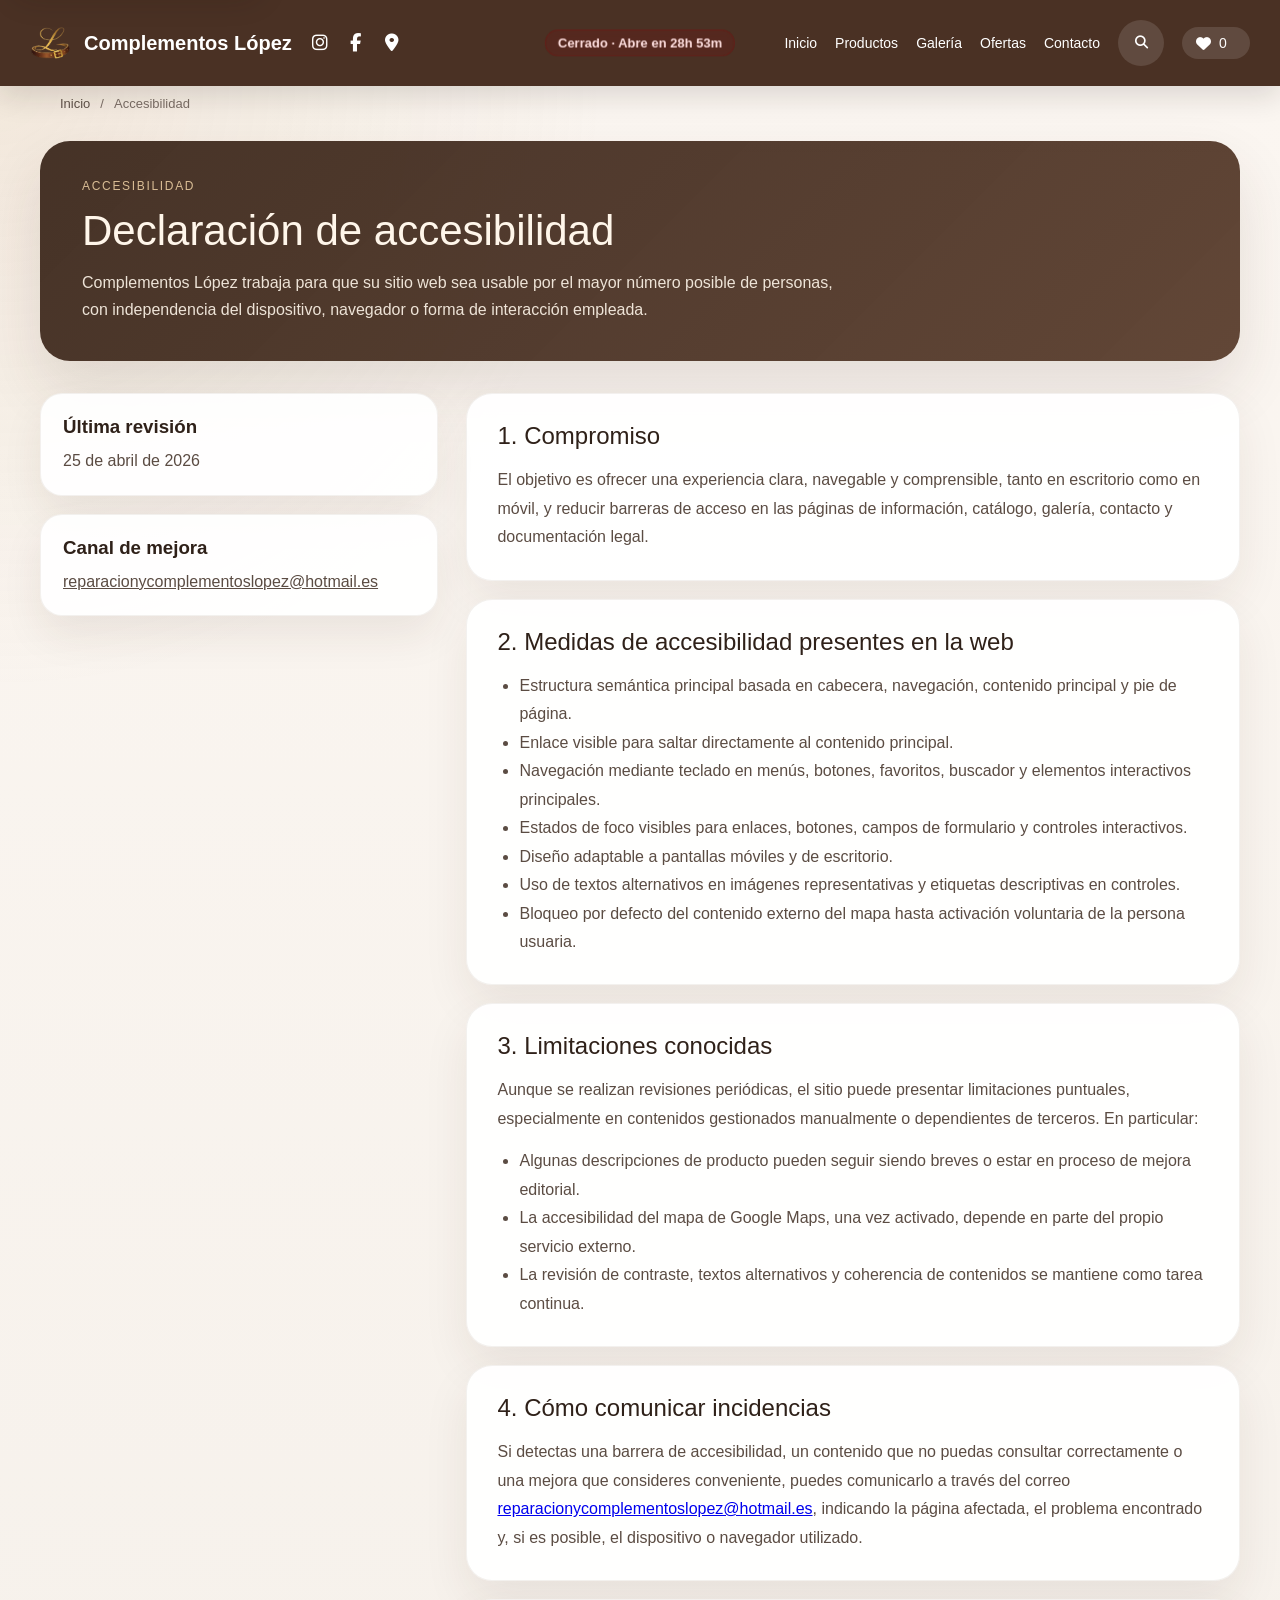
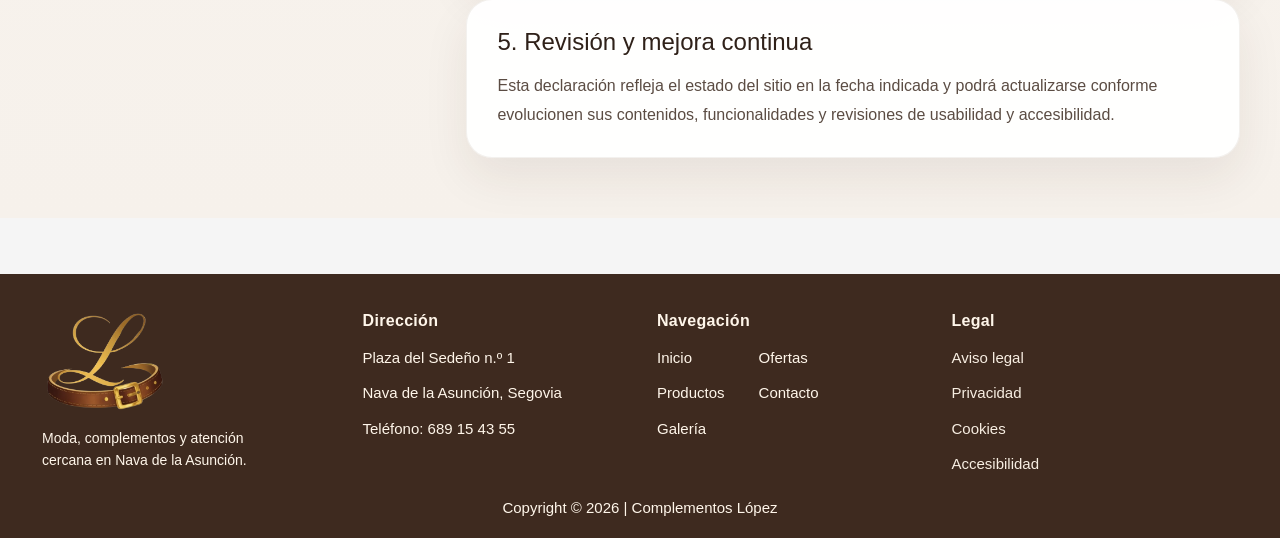
==== commit 9026a292: "2º comit" ====
--- a/accesibilidad.html
+++ b/accesibilidad.html
@@ -5,6 +5,7 @@
     <meta name="viewport" content="width=device-width, initial-scale=1.0">
     <title>Accesibilidad - Complementos López</title>
     <meta name="description" content="Declaración de accesibilidad de Complementos López con información de contacto para comunicar barreras o problemas de acceso a la web.">
+    <link rel="canonical" href="https://www.complementoslopeznava.es/accesibilidad.html">
     <script type="application/ld+json">
     {
       "@context": "https://schema.org",
@@ -14,13 +15,13 @@
           "@type": "ListItem",
           "position": 1,
           "name": "Inicio",
-          "item": "index.html#top"
+          "item": "https://www.complementoslopeznava.es/"
         },
         {
           "@type": "ListItem",
           "position": 2,
           "name": "Accesibilidad",
-          "item": "accesibilidad.html"
+          "item": "https://www.complementoslopeznava.es/accesibilidad.html"
         }
       ]
     }
--- a/styles.css
+++ b/styles.css
@@ -55,6 +55,28 @@
   outline-offset: 3px;
 }
 
+a,
+button,
+input,
+textarea,
+select,
+summary,
+[role="button"] {
+  -webkit-tap-highlight-color: transparent;
+}
+
+.producto,
+.producto *,
+.galeria-post,
+.galeria-post *,
+.miniaturas img,
+.producto-img-principal,
+.producto-flecha,
+.lightbox-nav,
+.lightbox-cerrar {
+  -webkit-tap-highlight-color: transparent;
+}
+
 body.lightbox-abierto,
 body.modal-disponibilidad-abierta,
 body.menu-movil-abierto {
@@ -227,7 +249,7 @@
   inset: 0;
   background-image:
     linear-gradient(rgba(20, 15, 10, 0.35), rgba(20, 15, 10, 0.28)),
-    url("PANORAMICA de la tienda entera.jpg");
+    url("PANORAMICA de la tienda entera optimizada.jpg");
   background-repeat: no-repeat;
   background-size: auto 100%;
   background-position: left center;
@@ -1176,7 +1198,12 @@
 }
 
 .redes a {
+  display: inline-flex;
+  align-items: center;
+  justify-content: center;
   font-size: 18px;
+  min-width: 24px;
+  min-height: 24px;
   color: white;
   text-decoration: none;
   transition: transform 0.2s, color 0.2s;
@@ -1424,6 +1451,21 @@
   outline: none;
   font-size: 14px;
   min-width: 0;
+  appearance: none;
+  -webkit-appearance: none;
+  box-shadow: none;
+}
+
+.buscador-input:focus,
+.buscador-input:focus-visible {
+  outline: none;
+  box-shadow: none;
+}
+
+.buscador-campo:focus-within {
+  box-shadow:
+    inset 0 0 0 1px rgba(255, 255, 255, 0.08),
+    0 16px 32px rgba(24, 16, 11, 0.22);
 }
 
 .buscador-input::placeholder {
@@ -2559,11 +2601,13 @@
   }
 
   .redes {
-    gap: 6px;
+    gap: 1px;
   }
 
   .redes a {
-    font-size: 15px;
+    font-size: 16px;
+    min-width: 25px;
+    min-height: 25px;
   }
 
   .contador-link {
@@ -2587,9 +2631,9 @@
     position: absolute;
     top: calc(100% + 10px);
     right: 10px;
-    left: 10px;
-    width: auto;
-    max-width: none;
+    left: auto;
+    width: min(240px, calc(100vw - 20px));
+    max-width: calc(100vw - 20px);
     display: none;
     gap: 12px;
     padding: 14px;
@@ -2637,6 +2681,7 @@
   }
 
   .header-tools {
+    order: -1;
     width: 100%;
     display: block;
     padding: 0;
@@ -2736,7 +2781,7 @@
   }
 
   .favoritos-panel {
-    right: 0;
+    right: -10px;
     width: min(300px, calc(100vw - 20px));
     max-width: min(300px, calc(100vw - 20px));
   }
@@ -2763,11 +2808,13 @@
   }
 
   .mapa {
-    display: none;
+    display: flex;
+    min-height: 300px;
   }
 
   .mapa iframe {
-    display: none;
+    display: block;
+    height: 300px;
   }
 }
 
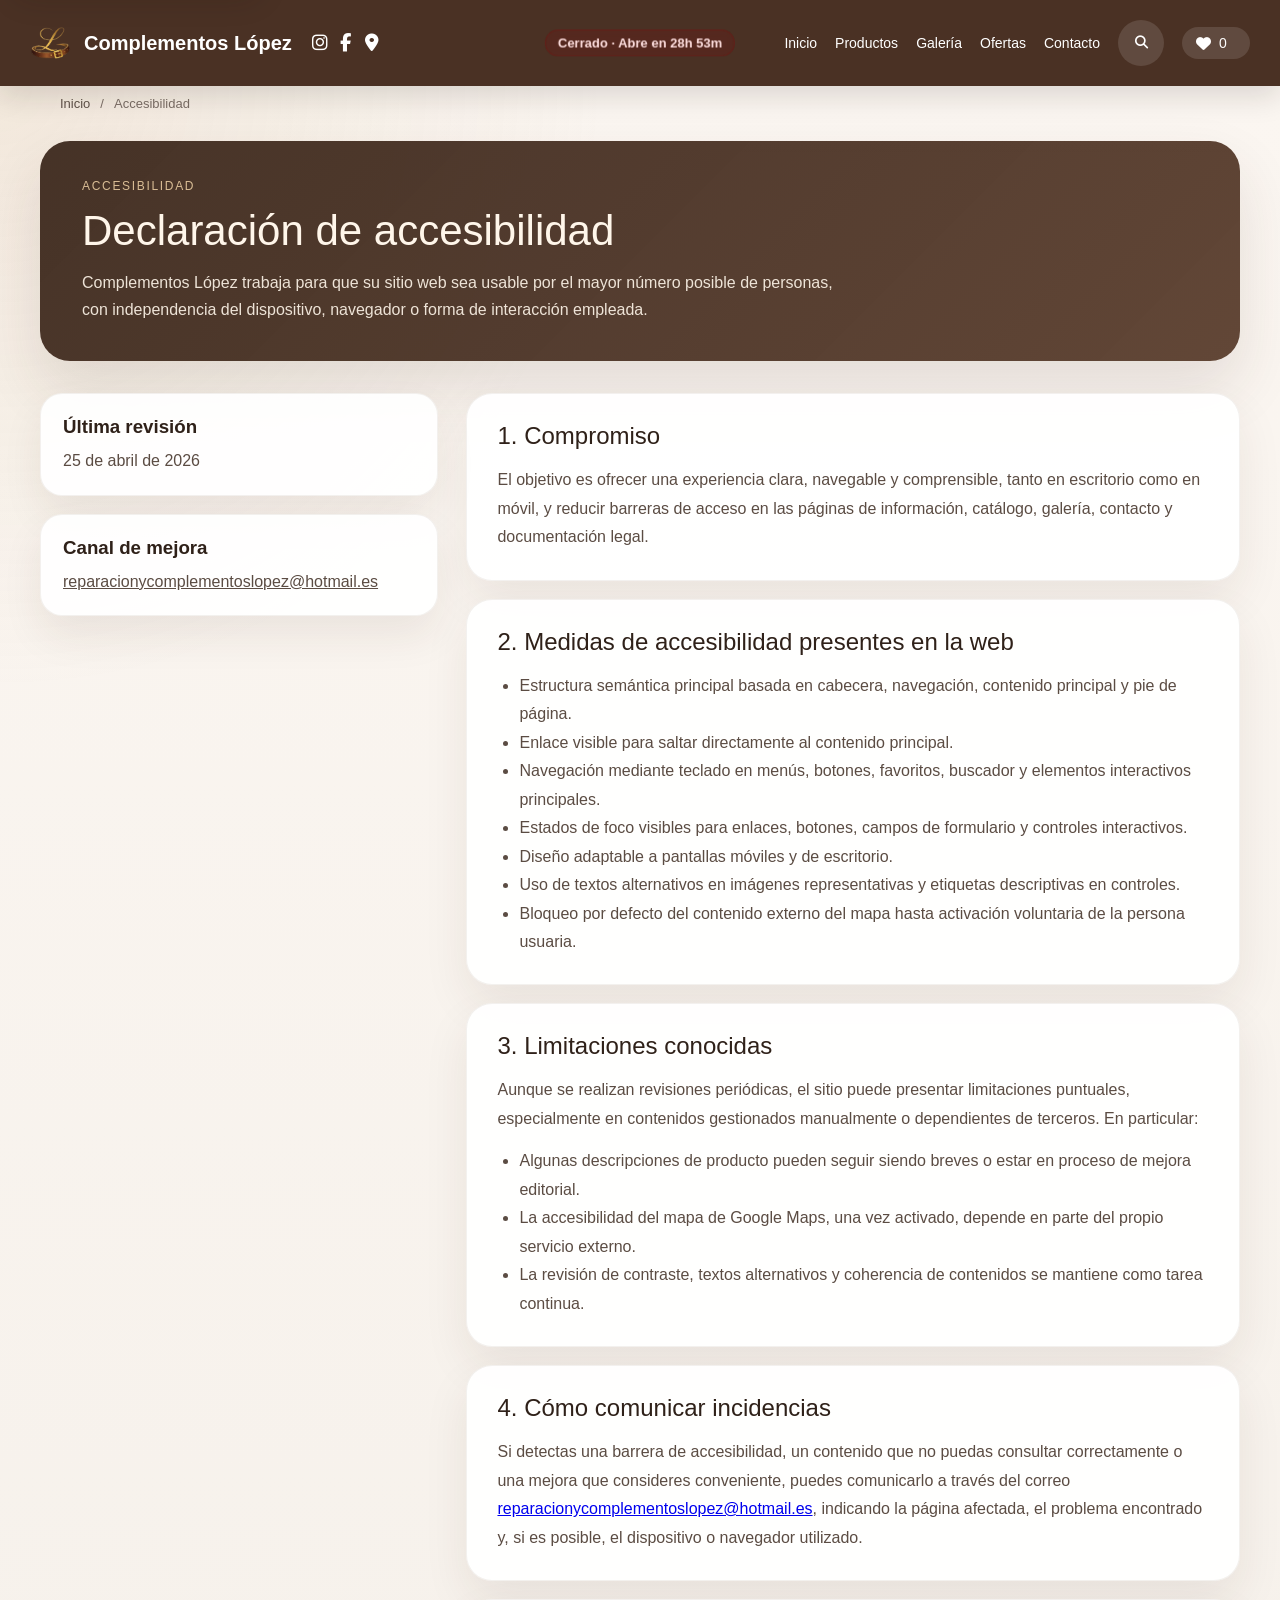
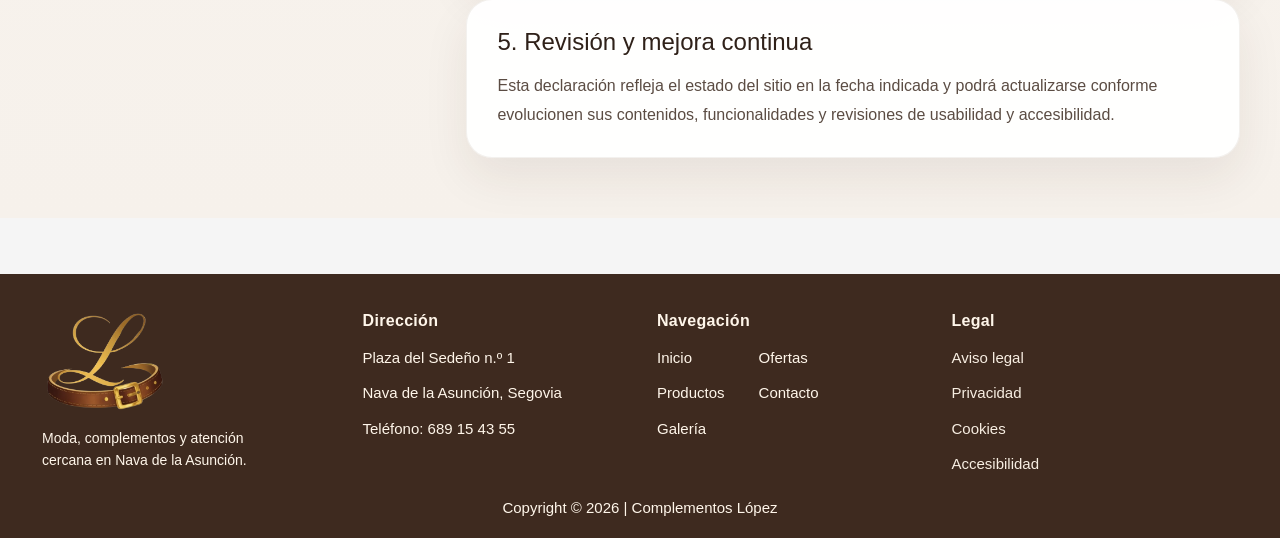
==== commit 919f59a3: "3º comit" ====
--- a/accesibilidad.html
+++ b/accesibilidad.html
@@ -6,6 +6,10 @@
     <title>Accesibilidad - Complementos López</title>
     <meta name="description" content="Declaración de accesibilidad de Complementos López con información de contacto para comunicar barreras o problemas de acceso a la web.">
     <link rel="canonical" href="https://www.complementoslopeznava.es/accesibilidad.html">
+    <link rel="icon" href="favicon.ico" sizes="any">
+    <link rel="icon" type="image/png" href="favicon-48x48.png" sizes="48x48">
+    <link rel="apple-touch-icon" href="apple-touch-icon.png">
+    <link rel="manifest" href="site.webmanifest">
     <script type="application/ld+json">
     {
       "@context": "https://schema.org",
--- a/styles.css
+++ b/styles.css
@@ -278,6 +278,22 @@
   font-size: 12px;
   line-height: 1.1;
   text-align: center;
+  backdrop-filter: blur(10px);
+  box-shadow: 0 14px 30px rgba(28, 18, 12, 0.28);
+}
+
+.contador.contador-hero.abierto {
+  background: rgba(24, 101, 61, 0.9);
+  color: #f3fff6;
+  border: 1px solid rgba(196, 239, 208, 0.44);
+  border-color: rgba(196, 239, 208, 0.44);
+}
+
+.contador.contador-hero.cerrado {
+  background: rgba(112, 33, 33, 0.9);
+  color: #fff1f1;
+  border: 1px solid rgba(255, 214, 214, 0.4);
+  border-color: rgba(255, 214, 214, 0.4);
   box-shadow: 0 14px 30px rgba(28, 18, 12, 0.2);
 }
 
@@ -1193,7 +1209,7 @@
 /* REDES SOCIALES HEADER */
 .redes {
   display: flex;
-  gap: 12px;
+  gap: 2px;
   margin-left: 0;
 }
 
@@ -1504,6 +1520,7 @@
   padding: 8px;
   border-radius: 14px;
   cursor: pointer;
+  min-width: 0;
 }
 
 .buscador-item:hover {
@@ -1521,7 +1538,16 @@
   display: flex;
   flex-direction: column;
   gap: 4px;
+  min-width: 0;
   color: #3e2a1f;
+}
+
+.buscador-item-texto strong,
+.buscador-item-texto small {
+  display: block;
+  min-width: 0;
+  overflow-wrap: anywhere;
+  word-break: break-word;
 }
 
 .buscador-item-texto small {
@@ -2765,6 +2791,30 @@
     left: 0;
     right: 0;
     width: 100%;
+    max-width: 100%;
+    overflow-x: hidden;
+  }
+
+  .header-tools .buscador-item {
+    grid-template-columns: 52px minmax(0, 1fr);
+    gap: 8px;
+  }
+
+  .header-tools .buscador-item-texto strong {
+    font-size: 13px;
+    line-height: 1.28;
+  }
+
+  .header-tools .buscador-item-texto small {
+    font-size: 12px;
+  }
+
+  .header.buscador-activo .header-panel {
+    gap: 0;
+  }
+
+  .header.buscador-activo nav {
+    display: none;
   }
 
   .header > .favoritos-menu {
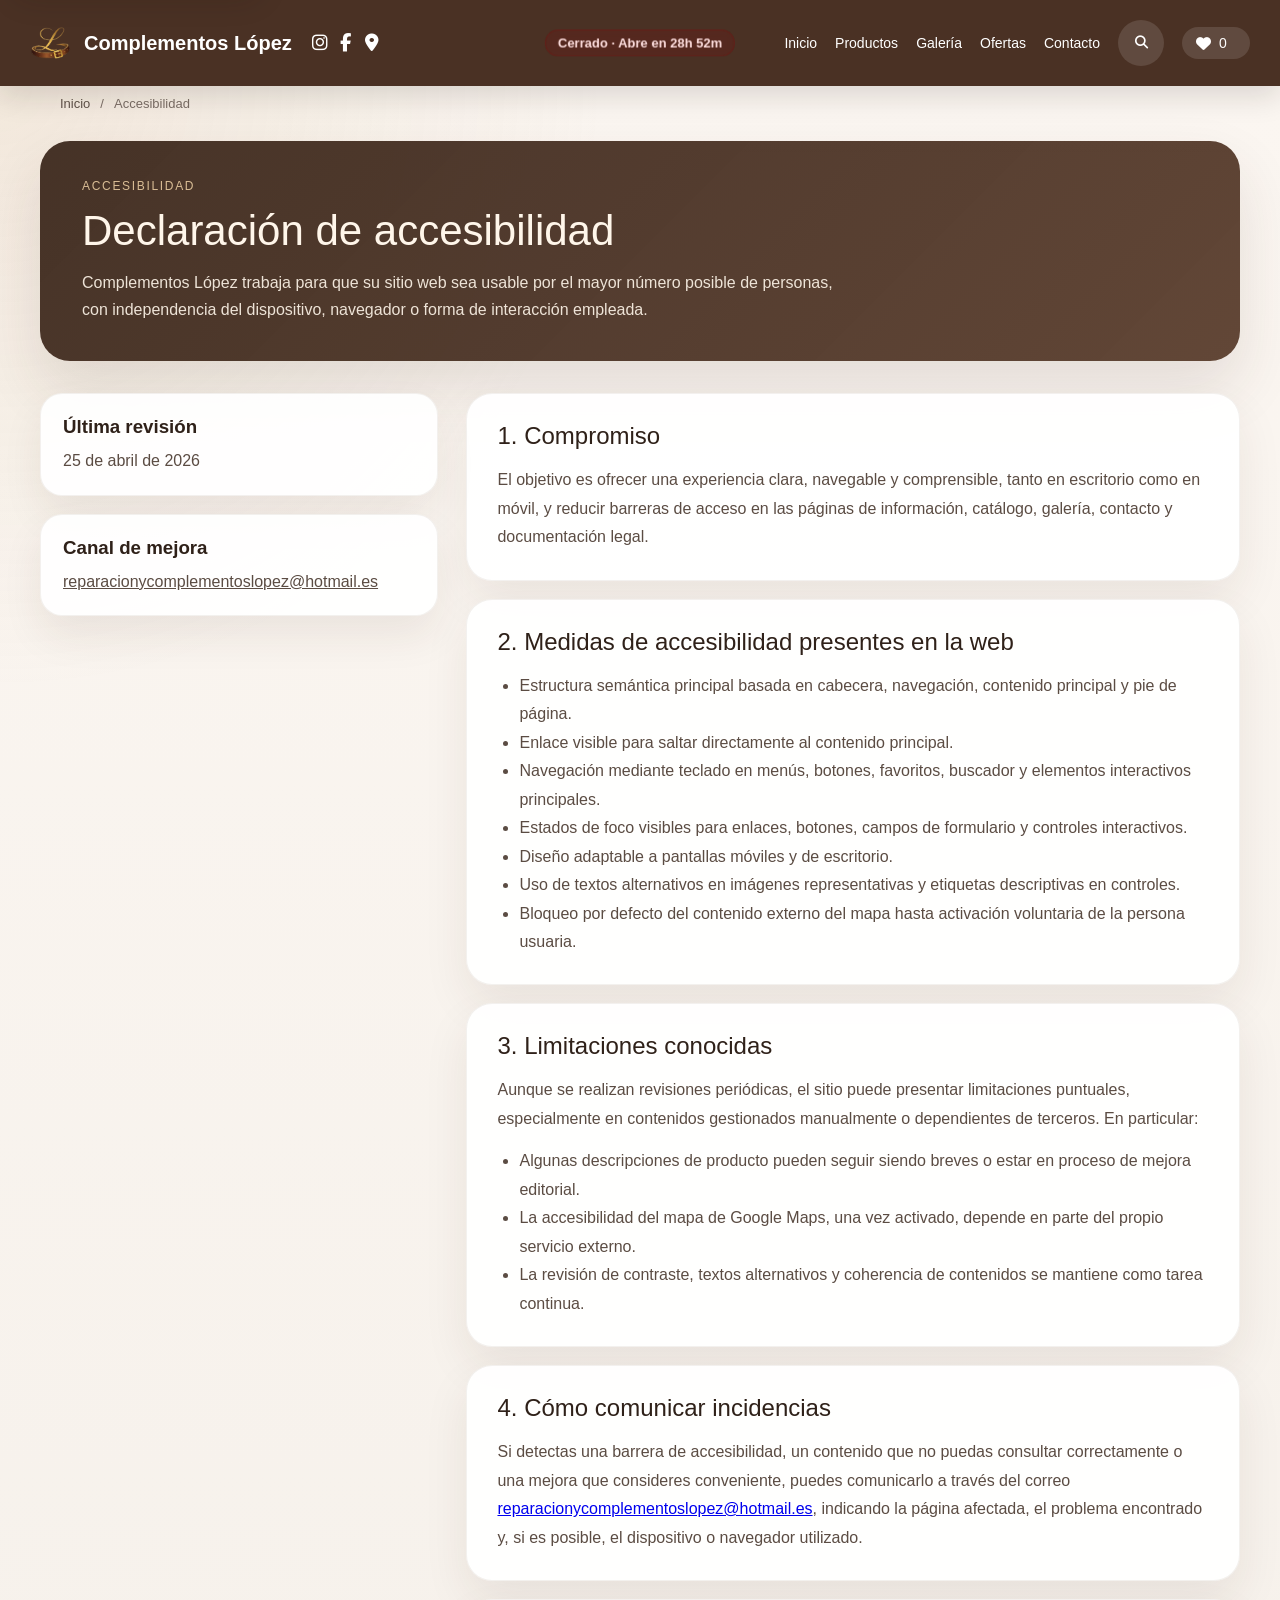
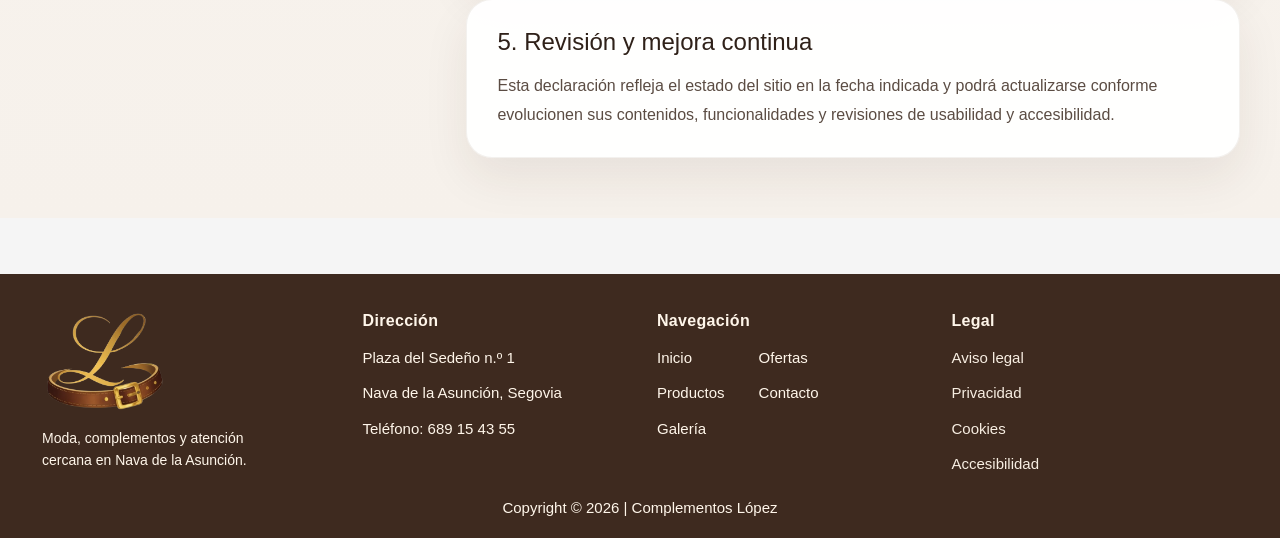
==== commit fe68bd1f: "4º comit" ====
--- a/accesibilidad.html
+++ b/accesibilidad.html
@@ -9,7 +9,6 @@
     <link rel="icon" href="favicon.ico" sizes="any">
     <link rel="icon" type="image/png" href="favicon-48x48.png" sizes="48x48">
     <link rel="apple-touch-icon" href="apple-touch-icon.png">
-    <link rel="manifest" href="site.webmanifest">
     <script type="application/ld+json">
     {
       "@context": "https://schema.org",
@@ -33,6 +32,7 @@
     <link rel="stylesheet" href="styles.css">
     <link rel="stylesheet" href="https://cdnjs.cloudflare.com/ajax/libs/font-awesome/6.5.2/css/all.min.css">
     <script src="script.js" defer></script>
+    <script defer src="/_vercel/insights/script.js"></script>
 </head>
 <body id="top">
 <a class="skip-link" href="#contenido-principal">Saltar al contenido principal</a>
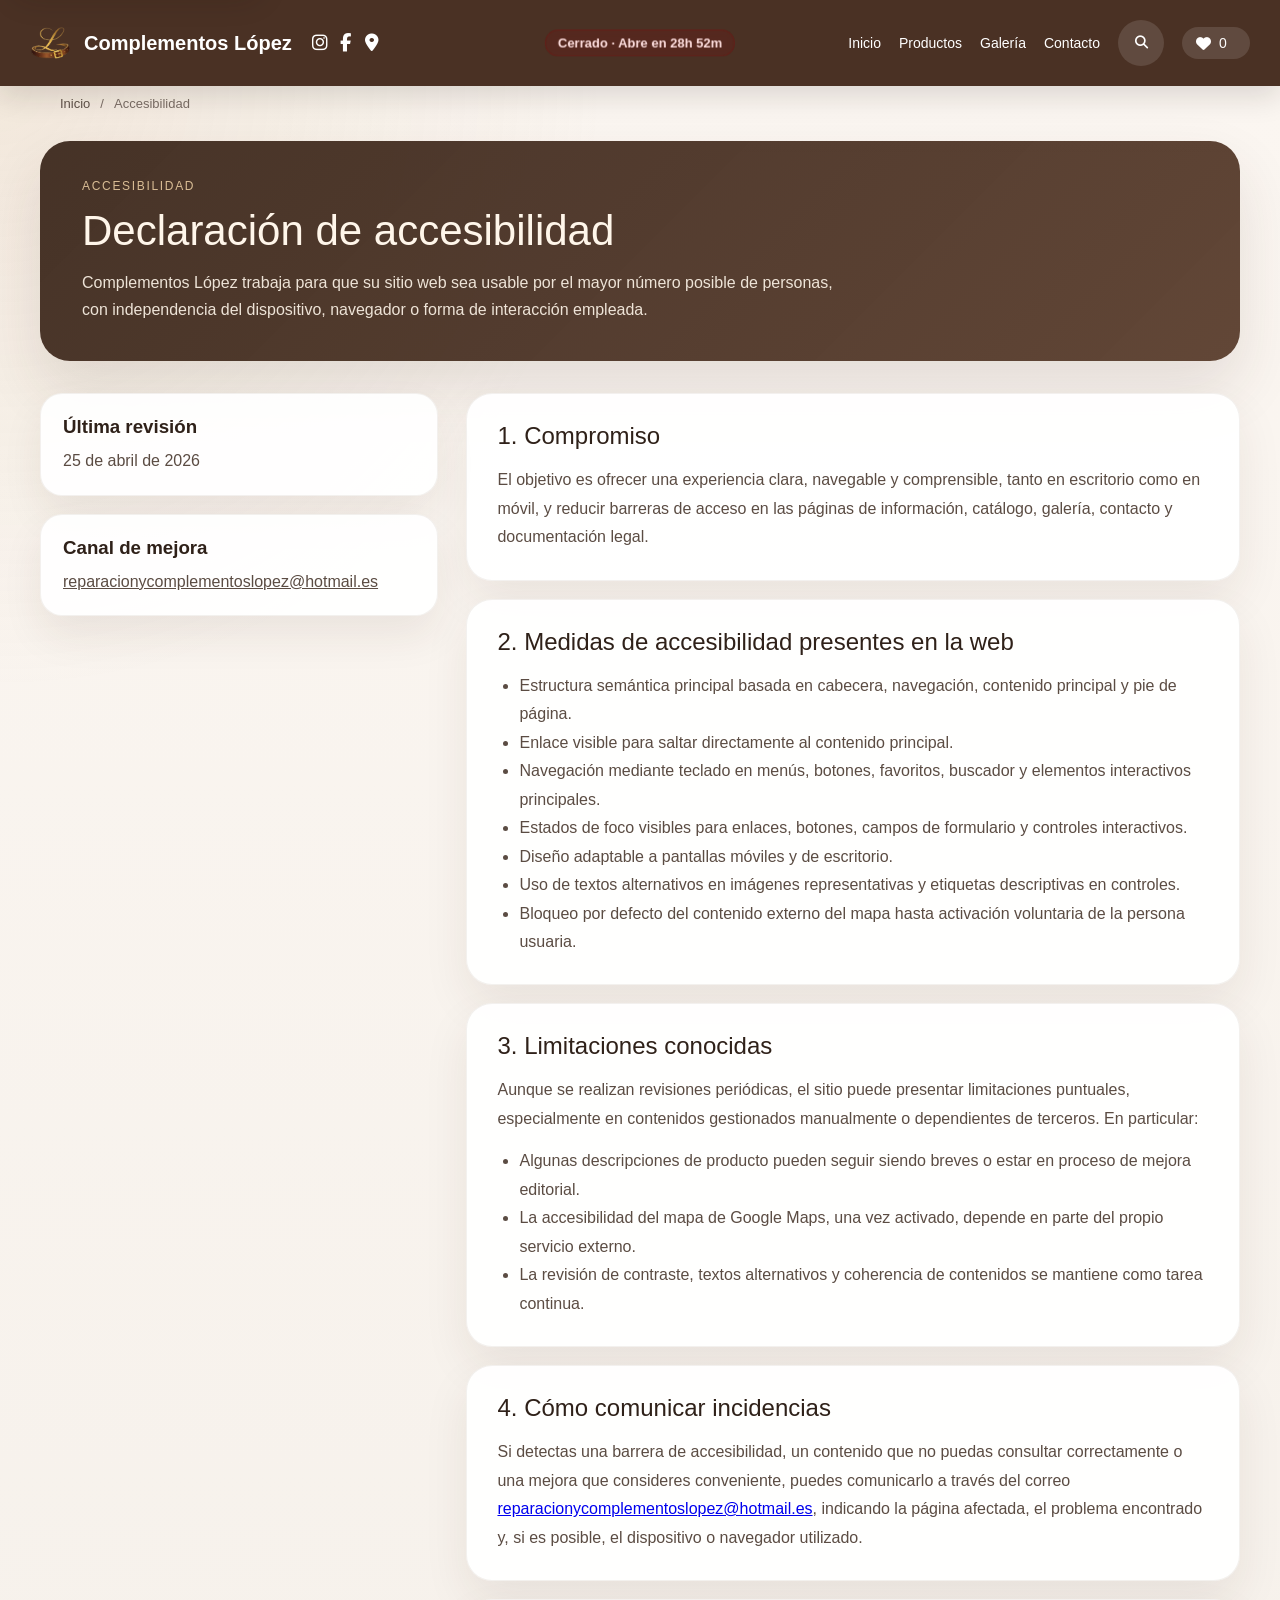
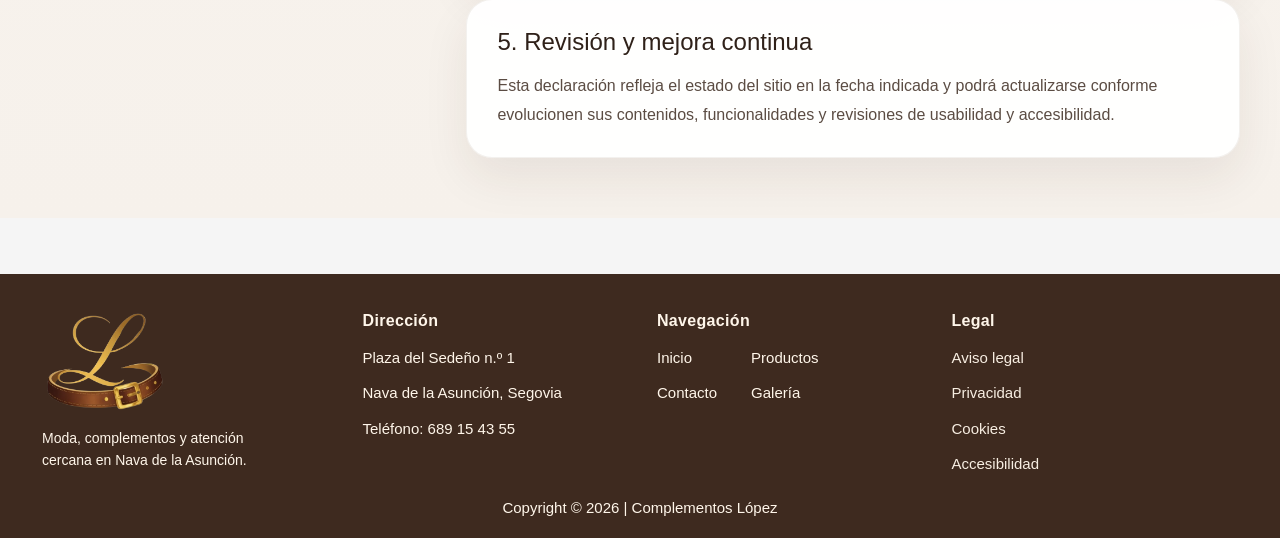
==== commit 4f3a9c92: "7º comit" ====
--- a/accesibilidad.html
+++ b/accesibilidad.html
@@ -6,9 +6,10 @@
     <title>Accesibilidad - Complementos López</title>
     <meta name="description" content="Declaración de accesibilidad de Complementos López con información de contacto para comunicar barreras o problemas de acceso a la web.">
     <link rel="canonical" href="https://www.complementoslopeznava.es/accesibilidad.html">
-    <link rel="icon" href="favicon.ico" sizes="any">
-    <link rel="icon" type="image/png" href="favicon-48x48.png" sizes="48x48">
-    <link rel="apple-touch-icon" href="apple-touch-icon.png">
+    <link rel="shortcut icon" href="/favicon.ico">
+    <link rel="icon" href="/favicon.ico" sizes="any">
+    <link rel="icon" type="image/png" href="/favicon-48x48.png" sizes="48x48">
+    <link rel="apple-touch-icon" sizes="180x180" href="/apple-touch-icon.png">
     <script type="application/ld+json">
     {
       "@context": "https://schema.org",
@@ -30,7 +31,7 @@
     }
     </script>
     <link rel="stylesheet" href="styles.css">
-    <link rel="stylesheet" href="https://cdnjs.cloudflare.com/ajax/libs/font-awesome/6.5.2/css/all.min.css">
+    <link rel="stylesheet" href="https://cdnjs.cloudflare.com/ajax/libs/font-awesome/6.5.2/css/all.min.css" integrity="sha512-SnH5WK+bZxgPHs44uWIX+LLJAJ9/2PkPKZ5QiAj6Ta86w+fsb2TkcmfRyVX3pBnMFcV7oQPJkl9QevSCWr3W6A==" crossorigin="anonymous" referrerpolicy="no-referrer">
     <script src="script.js" defer></script>
     <script defer src="/_vercel/insights/script.js"></script>
 </head>
@@ -63,7 +64,6 @@
                 <li><a href="index.html#top">Inicio</a></li>
                 <li><a href="catalogo.html">Productos</a></li>
                 <li><a href="galeria.html">Galería</a></li>
-                <li><a href="ofertas.html">Ofertas</a></li>
                 <li><a href="index.html#Contacto">Contacto</a></li>
             </ul>
         </nav>
@@ -184,7 +184,6 @@
             <h3>Navegación</h3>
             <div class="footer-nav-grid">
                 <a href="index.html#top">Inicio</a>
-                <a href="ofertas.html">Ofertas</a>
                 <a href="catalogo.html">Productos</a>
                 <a href="index.html#Contacto">Contacto</a>
                 <a href="galeria.html">Galería</a>
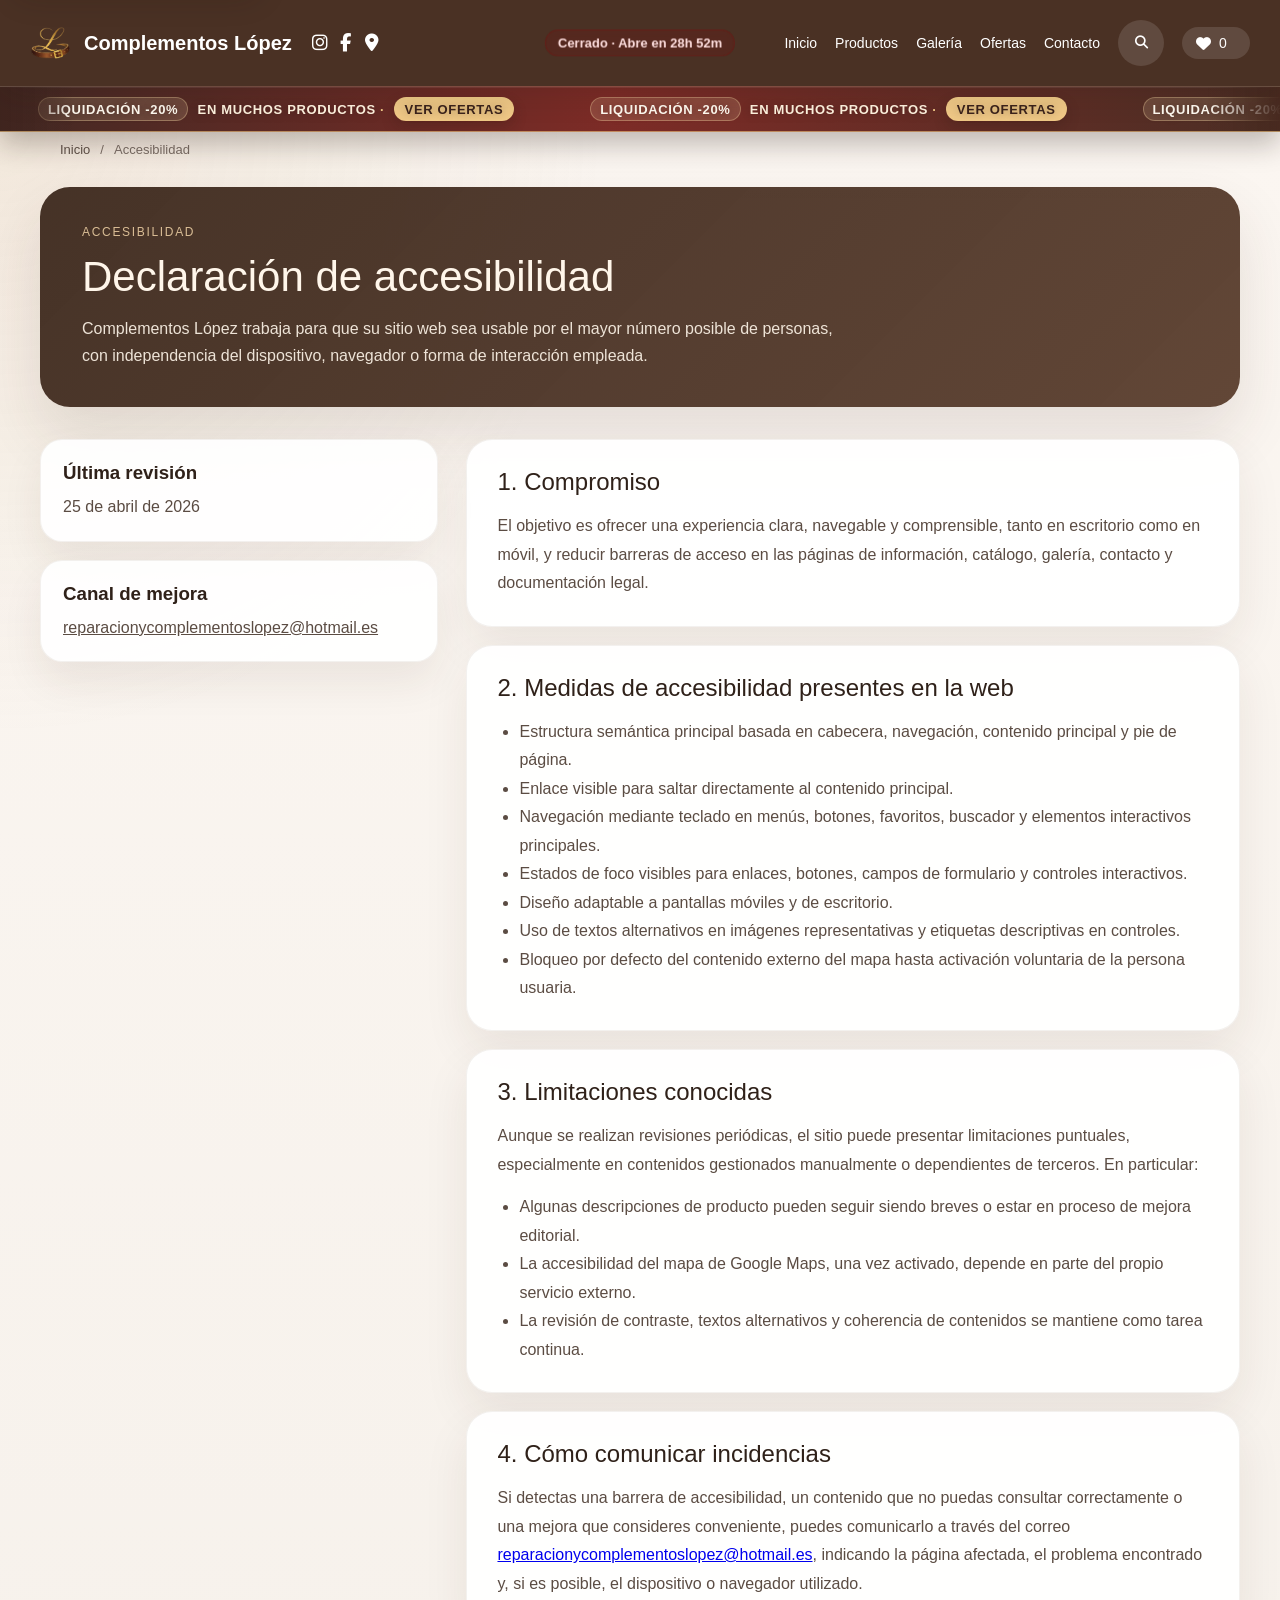
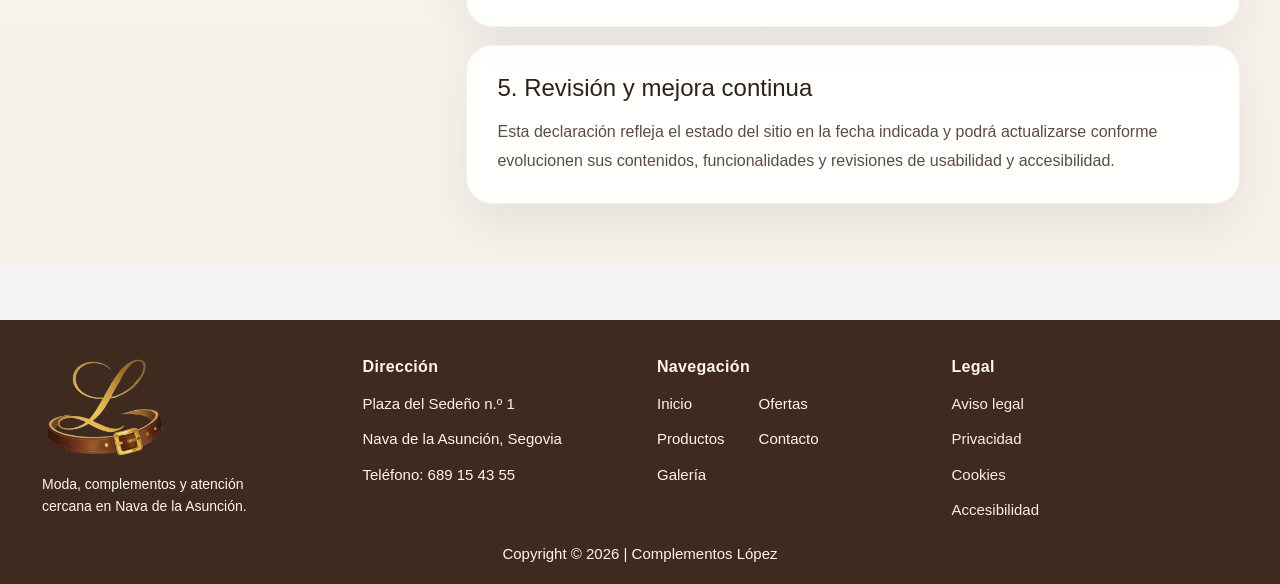
==== commit b94ccdc8: "8º comit" ====
--- a/accesibilidad.html
+++ b/accesibilidad.html
@@ -64,6 +64,7 @@
                 <li><a href="index.html#top">Inicio</a></li>
                 <li><a href="catalogo.html">Productos</a></li>
                 <li><a href="galeria.html">Galería</a></li>
+                <li><a href="ofertas.html">Ofertas</a></li>
                 <li><a href="index.html#Contacto">Contacto</a></li>
             </ul>
         </nav>
@@ -95,6 +96,24 @@
     </div>
 </header>
 
+<a href="ofertas.html" class="liquidacion-banner" aria-label="Ver ofertas de liquidación con 20% de descuento">
+    <span class="liquidacion-banner-pista" aria-hidden="true">
+        <span class="liquidacion-banner-grupo">
+            <span class="liquidacion-banner-item"><strong>LIQUIDACIÓN -20%</strong> EN MUCHOS PRODUCTOS <span class="liquidacion-banner-punto">·</span> <span class="liquidacion-banner-cta">VER OFERTAS</span></span>
+            <span class="liquidacion-banner-item"><strong>LIQUIDACIÓN -20%</strong> EN MUCHOS PRODUCTOS <span class="liquidacion-banner-punto">·</span> <span class="liquidacion-banner-cta">VER OFERTAS</span></span>
+            <span class="liquidacion-banner-item"><strong>LIQUIDACIÓN -20%</strong> EN MUCHOS PRODUCTOS <span class="liquidacion-banner-punto">·</span> <span class="liquidacion-banner-cta">VER OFERTAS</span></span>
+            <span class="liquidacion-banner-item"><strong>LIQUIDACIÓN -20%</strong> EN MUCHOS PRODUCTOS <span class="liquidacion-banner-punto">·</span> <span class="liquidacion-banner-cta">VER OFERTAS</span></span>
+        </span>
+        <span class="liquidacion-banner-grupo">
+            <span class="liquidacion-banner-item"><strong>LIQUIDACIÓN -20%</strong> EN MUCHOS PRODUCTOS <span class="liquidacion-banner-punto">·</span> <span class="liquidacion-banner-cta">VER OFERTAS</span></span>
+            <span class="liquidacion-banner-item"><strong>LIQUIDACIÓN -20%</strong> EN MUCHOS PRODUCTOS <span class="liquidacion-banner-punto">·</span> <span class="liquidacion-banner-cta">VER OFERTAS</span></span>
+            <span class="liquidacion-banner-item"><strong>LIQUIDACIÓN -20%</strong> EN MUCHOS PRODUCTOS <span class="liquidacion-banner-punto">·</span> <span class="liquidacion-banner-cta">VER OFERTAS</span></span>
+            <span class="liquidacion-banner-item"><strong>LIQUIDACIÓN -20%</strong> EN MUCHOS PRODUCTOS <span class="liquidacion-banner-punto">·</span> <span class="liquidacion-banner-cta">VER OFERTAS</span></span>
+        </span>
+    </span>
+    <span class="sr-only">LIQUIDACIÓN -20% EN MUCHOS PRODUCTOS · VER OFERTAS</span>
+</a>
+
 <main id="contenido-principal" class="legal-page">
     <nav class="breadcrumbs" aria-label="Breadcrumb">
         <a href="index.html#top">Inicio</a>
@@ -184,6 +203,7 @@
             <h3>Navegación</h3>
             <div class="footer-nav-grid">
                 <a href="index.html#top">Inicio</a>
+                <a href="ofertas.html">Ofertas</a>
                 <a href="catalogo.html">Productos</a>
                 <a href="index.html#Contacto">Contacto</a>
                 <a href="galeria.html">Galería</a>
--- a/styles.css
+++ b/styles.css
@@ -6,6 +6,7 @@
 
 html {
   scroll-behavior: smooth;
+  scroll-padding-top: calc(var(--header-height) + var(--promo-banner-height) + 12px);
   overflow-x: hidden;
 }
 
@@ -13,6 +14,8 @@
   --header-height: 86px;
   --header-height-mobile: 104px;
   --header-height-compact: 82px;
+  --promo-banner-height: 46px;
+  --promo-banner-height-mobile: 40px;
 }
 
 /* TIPOGRAFÍA */
@@ -20,7 +23,7 @@
   font-family: Arial, sans-serif;
   background-color: #f5f5f5;
   margin: 0;
-  padding-top: var(--header-height);
+  padding-top: calc(var(--header-height) + var(--promo-banner-height));
   width: 100%;
   max-width: 100%;
   overflow-x: hidden;
@@ -238,6 +241,7 @@
   align-items: center;
   text-align: center;
   color: white;
+  margin-top: calc(-1 * var(--promo-banner-height));
   padding: 20px;
   overflow: hidden;
   isolation: isolate;
@@ -267,6 +271,118 @@
   border-radius: 24px;
 }
 
+.liquidacion-banner {
+  position: fixed;
+  top: var(--header-height);
+  left: 0;
+  right: 0;
+  z-index: 999;
+  height: var(--promo-banner-height);
+  display: flex;
+  align-items: center;
+  overflow: hidden;
+  border-top: 1px solid rgba(255, 238, 206, 0.2);
+  border-bottom: 1px solid rgba(238, 196, 129, 0.62);
+  background:
+    linear-gradient(90deg, rgba(64, 37, 31, 0.98) 0%, rgba(122, 39, 34, 0.98) 48%, rgba(72, 42, 32, 0.98) 100%);
+  color: #fff3df;
+  text-decoration: none;
+  box-shadow: 0 12px 28px rgba(35, 20, 13, 0.28), inset 0 1px 0 rgba(255, 255, 255, 0.08);
+  backdrop-filter: blur(8px);
+}
+
+.liquidacion-banner::before,
+.liquidacion-banner::after {
+  content: "";
+  position: absolute;
+  top: 0;
+  bottom: 0;
+  width: 72px;
+  z-index: 1;
+  pointer-events: none;
+}
+
+.liquidacion-banner::before {
+  left: 0;
+  background: linear-gradient(90deg, rgba(64, 37, 31, 0.98), rgba(64, 37, 31, 0));
+}
+
+.liquidacion-banner::after {
+  right: 0;
+  background: linear-gradient(270deg, rgba(72, 42, 32, 0.98), rgba(72, 42, 32, 0));
+}
+
+.liquidacion-banner-pista {
+  display: flex;
+  align-items: center;
+  width: max-content;
+  height: 100%;
+  animation: liquidacion-marquesina 48s linear infinite;
+  will-change: transform;
+}
+
+.liquidacion-banner-grupo {
+  display: flex;
+  align-items: center;
+  flex: 0 0 auto;
+  height: 100%;
+}
+
+.liquidacion-banner-item {
+  flex: 0 0 auto;
+  padding: 0 38px;
+  font-size: 13px;
+  font-weight: 700;
+  line-height: 1;
+  letter-spacing: 0.05em;
+  white-space: nowrap;
+  text-shadow: 0 1px 8px rgba(35, 20, 12, 0.26);
+}
+
+.liquidacion-banner-item strong {
+  display: inline-flex;
+  align-items: center;
+  min-height: 24px;
+  padding: 3px 9px;
+  border-radius: 999px;
+  margin-right: 5px;
+  background: rgba(255, 231, 184, 0.15);
+  border: 1px solid rgba(255, 224, 171, 0.32);
+  color: #fffaf0;
+  font-weight: 900;
+}
+
+.liquidacion-banner-punto {
+  color: #f0c987;
+  font-weight: 900;
+}
+
+.liquidacion-banner-cta {
+  display: inline-flex;
+  align-items: center;
+  min-height: 24px;
+  padding: 4px 11px;
+  border-radius: 999px;
+  margin-left: 5px;
+  background: #f0c987;
+  color: #3b231b;
+  font-weight: 800;
+  text-decoration: none;
+  box-shadow: 0 6px 14px rgba(40, 21, 14, 0.24);
+}
+
+.sr-only {
+  position: absolute;
+  width: 1px;
+  height: 1px;
+  padding: 0;
+  margin: -1px;
+  overflow: hidden;
+  clip: rect(0, 0, 0, 0);
+  white-space: nowrap;
+  border: 0;
+}
+
 .contador-hero-link {
   display: none;
   text-decoration: none;
@@ -304,6 +420,16 @@
 
   to {
     background-position: right center;
+  }
+}
+
+@keyframes liquidacion-marquesina {
+  from {
+    transform: translateX(0);
+  }
+
+  to {
+    transform: translateX(-50%);
   }
 }
 
@@ -365,6 +491,7 @@
 
   .hero {
     min-height: calc(100vh - var(--header-height-mobile));
+    margin-top: calc(-1 * var(--promo-banner-height-mobile));
     flex-direction: column;
     gap: 14px;
     padding: 16px;
@@ -378,6 +505,26 @@
   .hero-content {
     padding: 28px 18px;
     border-radius: 18px;
+  }
+
+  .liquidacion-banner {
+    height: var(--promo-banner-height-mobile);
+  }
+
+  .liquidacion-banner-pista {
+    animation-duration: 40s;
+  }
+
+  .liquidacion-banner-item {
+    padding: 0 22px;
+    font-size: 11px;
+    letter-spacing: 0.03em;
+  }
+
+  .liquidacion-banner-item strong,
+  .liquidacion-banner-cta {
+    min-height: 22px;
+    padding: 3px 8px;
   }
 
   .breadcrumbs {
@@ -1740,7 +1887,7 @@
 
 .legal-sidebar {
   position: sticky;
-  top: calc(var(--header-height) + 20px);
+  top: calc(var(--header-height) + var(--promo-banner-height) + 20px);
   display: grid;
   gap: 18px;
 }
@@ -2424,8 +2571,12 @@
 }
 
 @media (max-width: 1020px) {
+  html {
+    scroll-padding-top: calc(var(--header-height-compact) + var(--promo-banner-height-mobile) + 12px);
+  }
+
   body {
-    padding-top: var(--header-height-compact);
+    padding-top: calc(var(--header-height-compact) + var(--promo-banner-height-mobile));
   }
 
   .header {
@@ -2438,6 +2589,11 @@
 
   .hero {
     min-height: calc(100vh - var(--header-height-compact));
+    margin-top: calc(-1 * var(--promo-banner-height-mobile));
+  }
+
+  .liquidacion-banner {
+    top: var(--header-height-compact);
   }
 
   .header-brand {
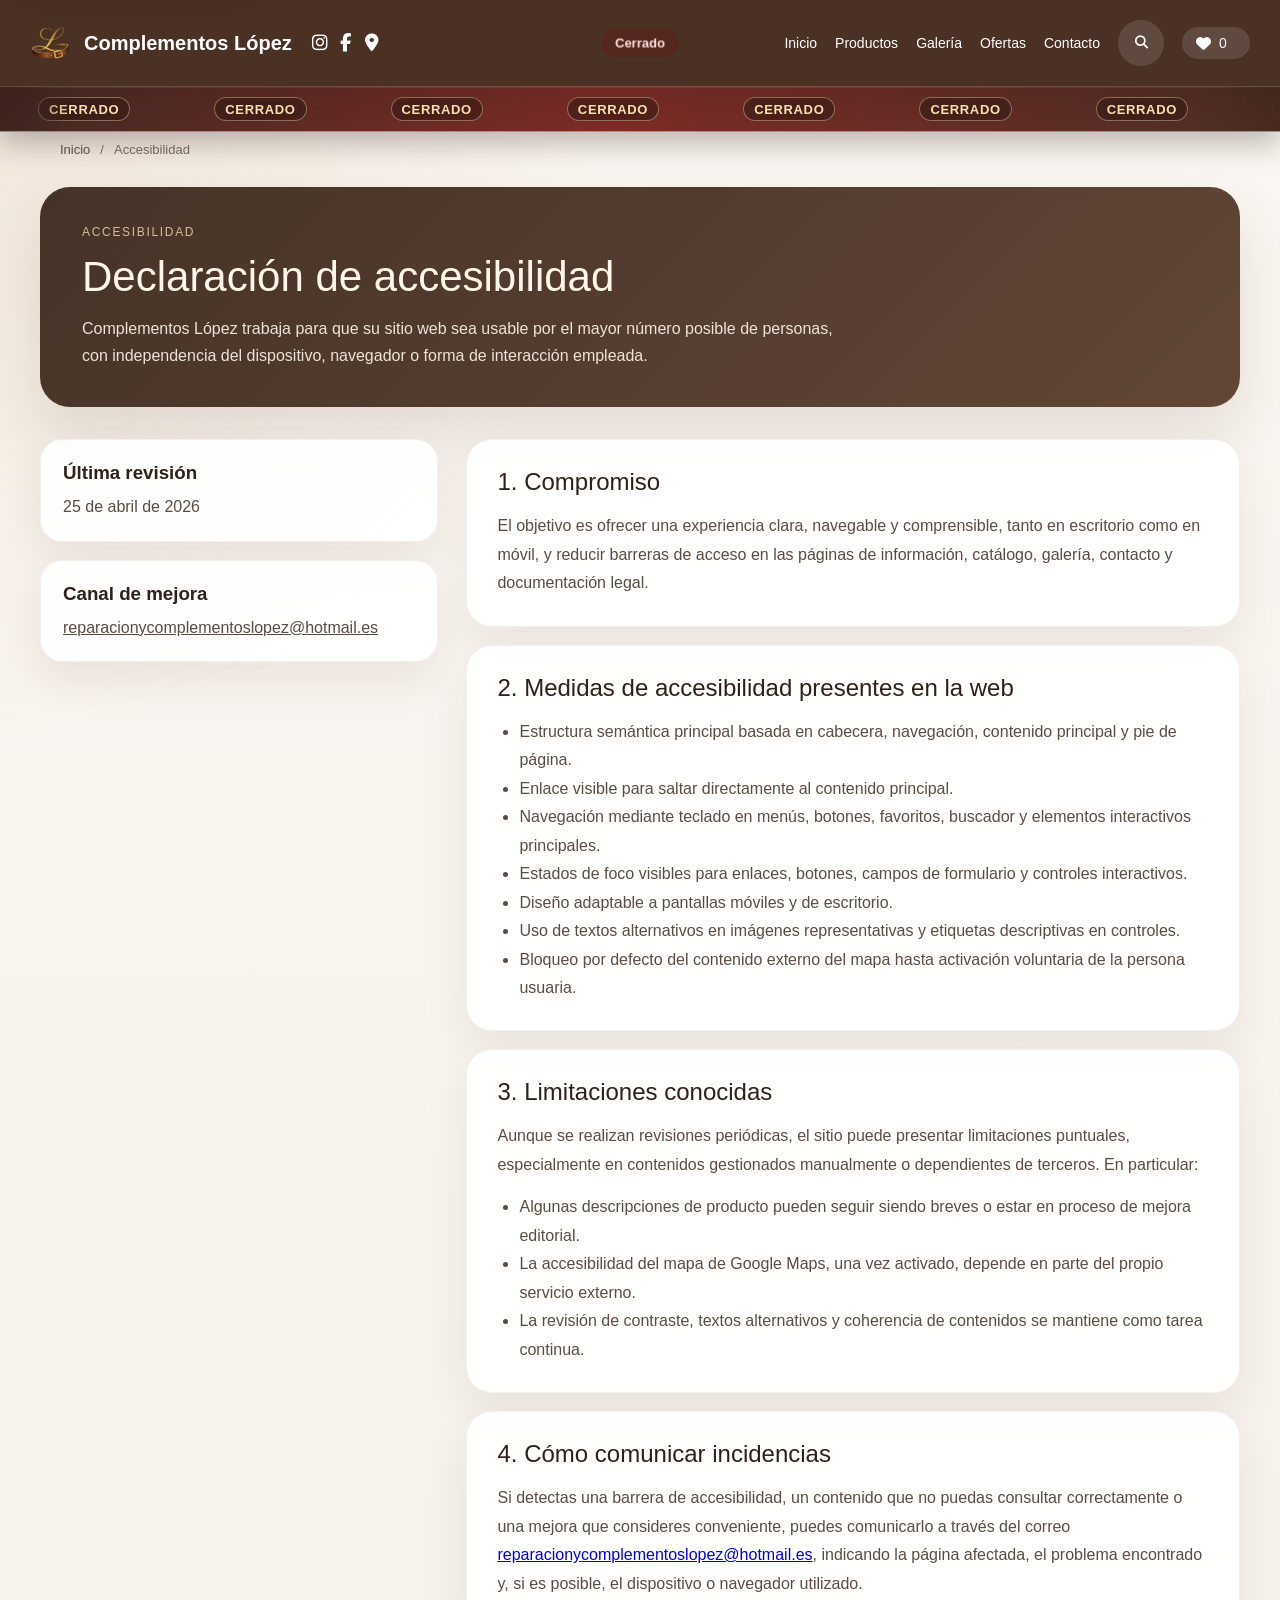
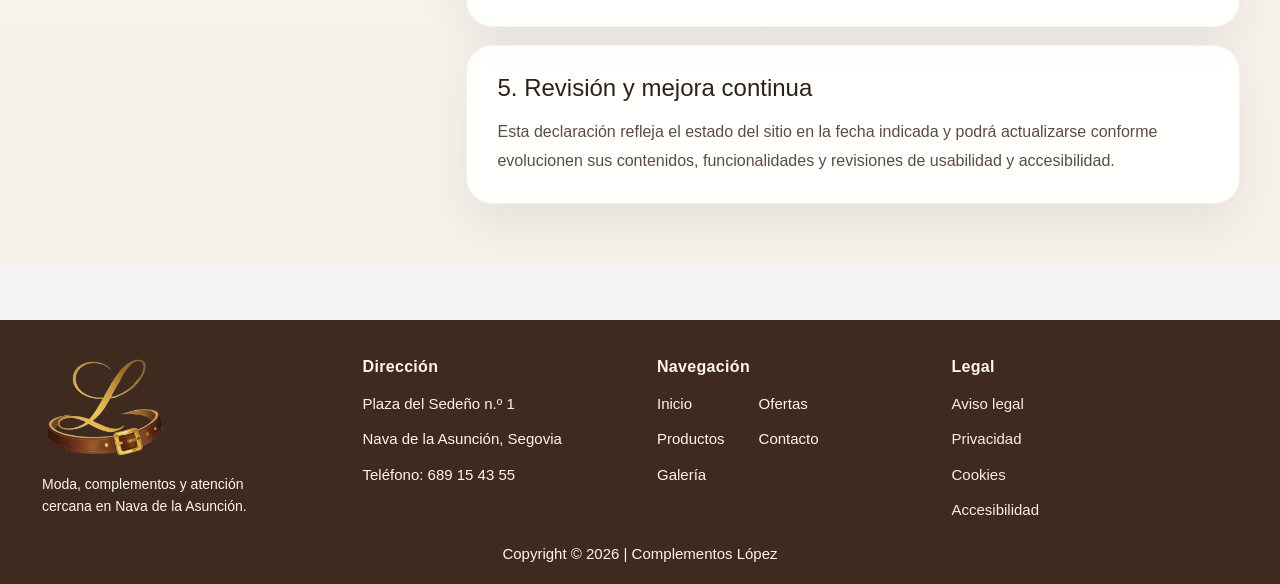
==== commit 78f842db: "8º comit" ====
--- a/accesibilidad.html
+++ b/accesibilidad.html
@@ -32,7 +32,7 @@
     </script>
     <link rel="stylesheet" href="styles.css">
     <link rel="stylesheet" href="https://cdnjs.cloudflare.com/ajax/libs/font-awesome/6.5.2/css/all.min.css" integrity="sha512-SnH5WK+bZxgPHs44uWIX+LLJAJ9/2PkPKZ5QiAj6Ta86w+fsb2TkcmfRyVX3pBnMFcV7oQPJkl9QevSCWr3W6A==" crossorigin="anonymous" referrerpolicy="no-referrer">
-    <script src="script.js" defer></script>
+    <script src="script.js?v=20260702-disponibilidad" defer></script>
     <script defer src="/_vercel/insights/script.js"></script>
 </head>
 <body id="top">
@@ -96,22 +96,22 @@
     </div>
 </header>
 
-<a href="ofertas.html" class="liquidacion-banner" aria-label="Ver ofertas de liquidación con 20% de descuento">
+<a href="ofertas.html" class="liquidacion-banner" aria-label="Cerrado">
     <span class="liquidacion-banner-pista" aria-hidden="true">
         <span class="liquidacion-banner-grupo">
-            <span class="liquidacion-banner-item"><strong>LIQUIDACIÓN -20%</strong> EN MUCHOS PRODUCTOS <span class="liquidacion-banner-punto">·</span> <span class="liquidacion-banner-cta">VER OFERTAS</span></span>
-            <span class="liquidacion-banner-item"><strong>LIQUIDACIÓN -20%</strong> EN MUCHOS PRODUCTOS <span class="liquidacion-banner-punto">·</span> <span class="liquidacion-banner-cta">VER OFERTAS</span></span>
-            <span class="liquidacion-banner-item"><strong>LIQUIDACIÓN -20%</strong> EN MUCHOS PRODUCTOS <span class="liquidacion-banner-punto">·</span> <span class="liquidacion-banner-cta">VER OFERTAS</span></span>
-            <span class="liquidacion-banner-item"><strong>LIQUIDACIÓN -20%</strong> EN MUCHOS PRODUCTOS <span class="liquidacion-banner-punto">·</span> <span class="liquidacion-banner-cta">VER OFERTAS</span></span>
+            <span class="liquidacion-banner-item"><span class="liquidacion-banner-cerrado">CERRADO</span></span>
+            <span class="liquidacion-banner-item"><span class="liquidacion-banner-cerrado">CERRADO</span></span>
+            <span class="liquidacion-banner-item"><span class="liquidacion-banner-cerrado">CERRADO</span></span>
+            <span class="liquidacion-banner-item"><span class="liquidacion-banner-cerrado">CERRADO</span></span>
         </span>
         <span class="liquidacion-banner-grupo">
-            <span class="liquidacion-banner-item"><strong>LIQUIDACIÓN -20%</strong> EN MUCHOS PRODUCTOS <span class="liquidacion-banner-punto">·</span> <span class="liquidacion-banner-cta">VER OFERTAS</span></span>
-            <span class="liquidacion-banner-item"><strong>LIQUIDACIÓN -20%</strong> EN MUCHOS PRODUCTOS <span class="liquidacion-banner-punto">·</span> <span class="liquidacion-banner-cta">VER OFERTAS</span></span>
-            <span class="liquidacion-banner-item"><strong>LIQUIDACIÓN -20%</strong> EN MUCHOS PRODUCTOS <span class="liquidacion-banner-punto">·</span> <span class="liquidacion-banner-cta">VER OFERTAS</span></span>
-            <span class="liquidacion-banner-item"><strong>LIQUIDACIÓN -20%</strong> EN MUCHOS PRODUCTOS <span class="liquidacion-banner-punto">·</span> <span class="liquidacion-banner-cta">VER OFERTAS</span></span>
+            <span class="liquidacion-banner-item"><span class="liquidacion-banner-cerrado">CERRADO</span></span>
+            <span class="liquidacion-banner-item"><span class="liquidacion-banner-cerrado">CERRADO</span></span>
+            <span class="liquidacion-banner-item"><span class="liquidacion-banner-cerrado">CERRADO</span></span>
+            <span class="liquidacion-banner-item"><span class="liquidacion-banner-cerrado">CERRADO</span></span>
         </span>
     </span>
-    <span class="sr-only">LIQUIDACIÓN -20% EN MUCHOS PRODUCTOS · VER OFERTAS</span>
+    <span class="sr-only">CERRADO</span>
 </a>
 
 <main id="contenido-principal" class="legal-page">
--- a/styles.css
+++ b/styles.css
@@ -352,6 +352,19 @@
   font-weight: 900;
 }
 
+.liquidacion-banner-cerrado {
+  display: inline-flex;
+  align-items: center;
+  min-height: 24px;
+  padding: 3px 10px;
+  border-radius: 999px;
+  margin-right: 8px;
+  background: rgba(52, 28, 22, 0.52);
+  border: 1px solid rgba(255, 231, 184, 0.4);
+  color: #ffe5b8;
+  font-weight: 900;
+}
+
 .liquidacion-banner-punto {
   color: #f0c987;
   font-weight: 900;
@@ -969,6 +982,36 @@
 
 .tabla-horario td {
   background: white;
+}
+
+.horario-tachado {
+  position: relative;
+  display: inline-block;
+  margin-right: 14px;
+  color: #7b7069;
+}
+
+.horario-tachado::after {
+  content: "";
+  position: absolute;
+  left: -2px;
+  right: -2px;
+  top: 50%;
+  height: 2px;
+  border-radius: 999px;
+  background: #8f332c;
+  transform: rotate(-2deg);
+}
+
+.horario-cerrado {
+  display: inline-flex;
+  align-items: center;
+  padding: 4px 10px;
+  border-radius: 999px;
+  background: #f4e7df;
+  color: #8f332c;
+  font-weight: 800;
+  white-space: nowrap;
 }
 
 /* MAPA */
